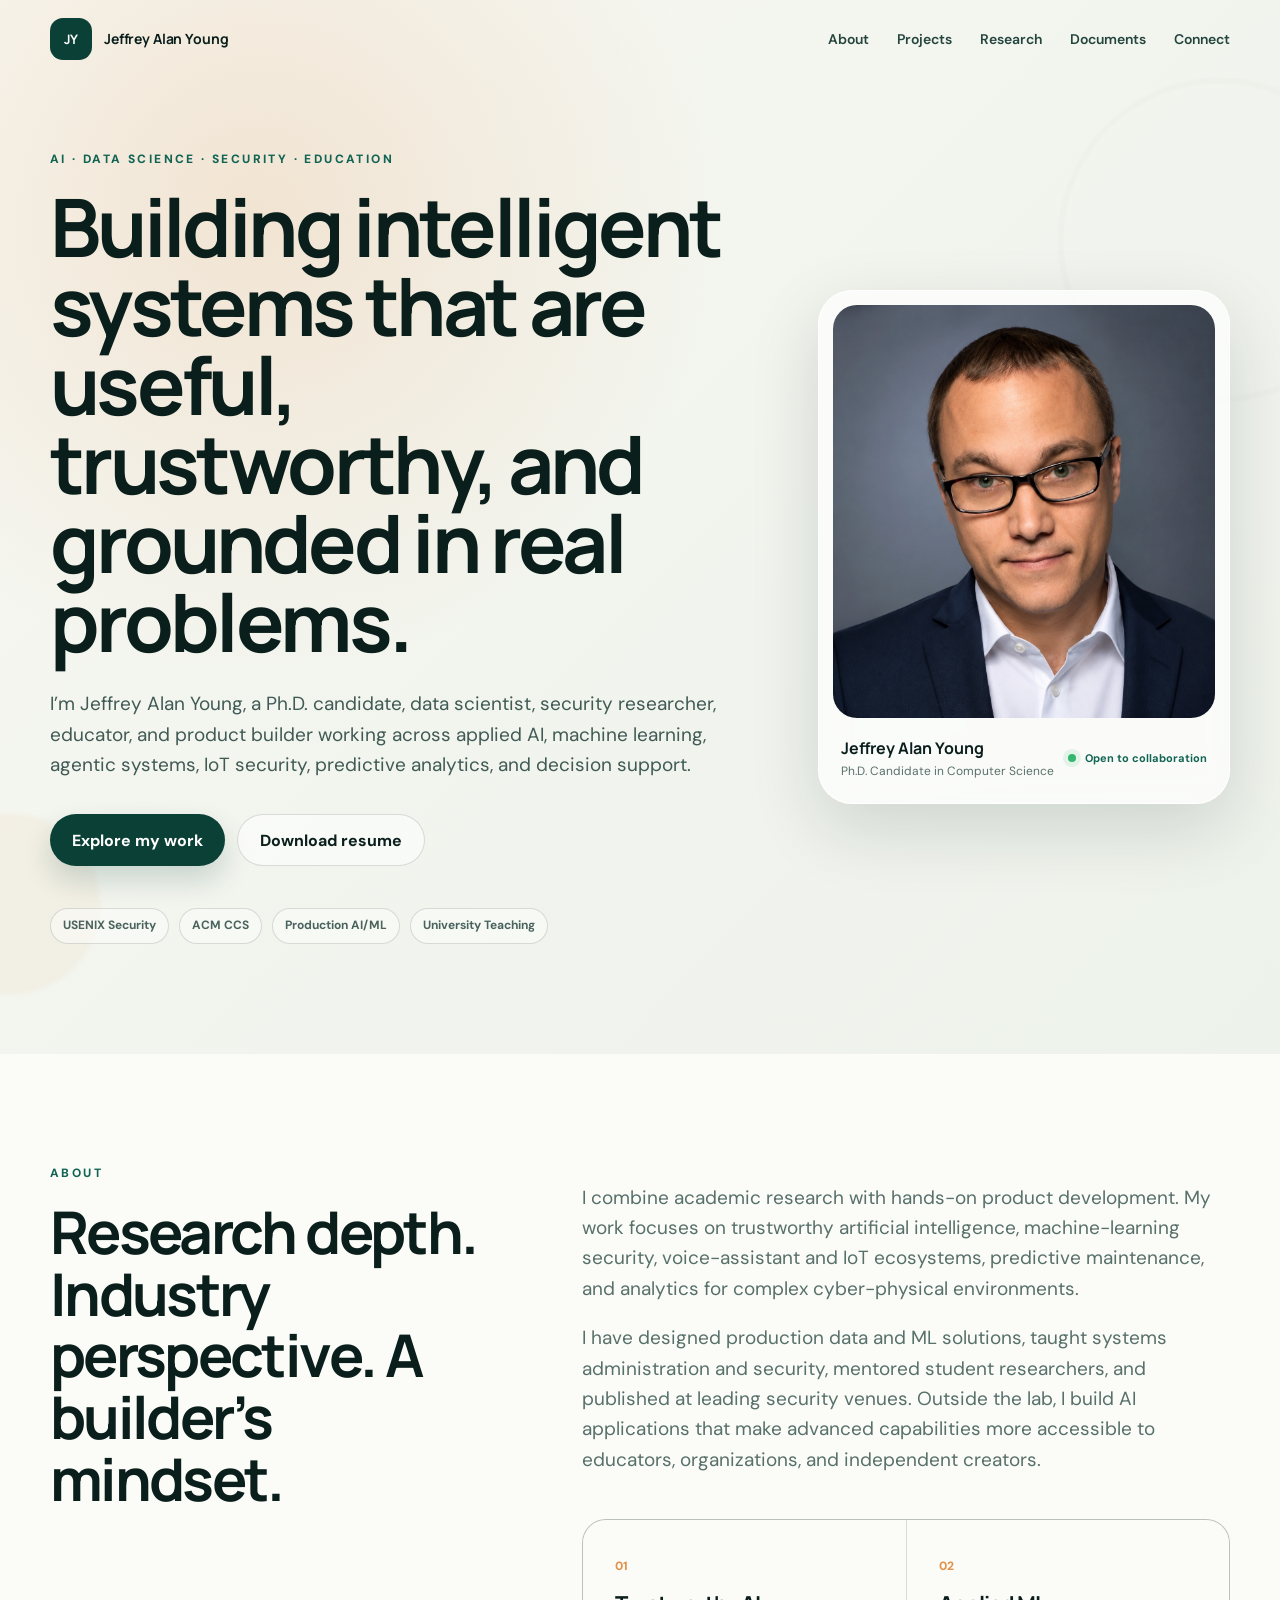
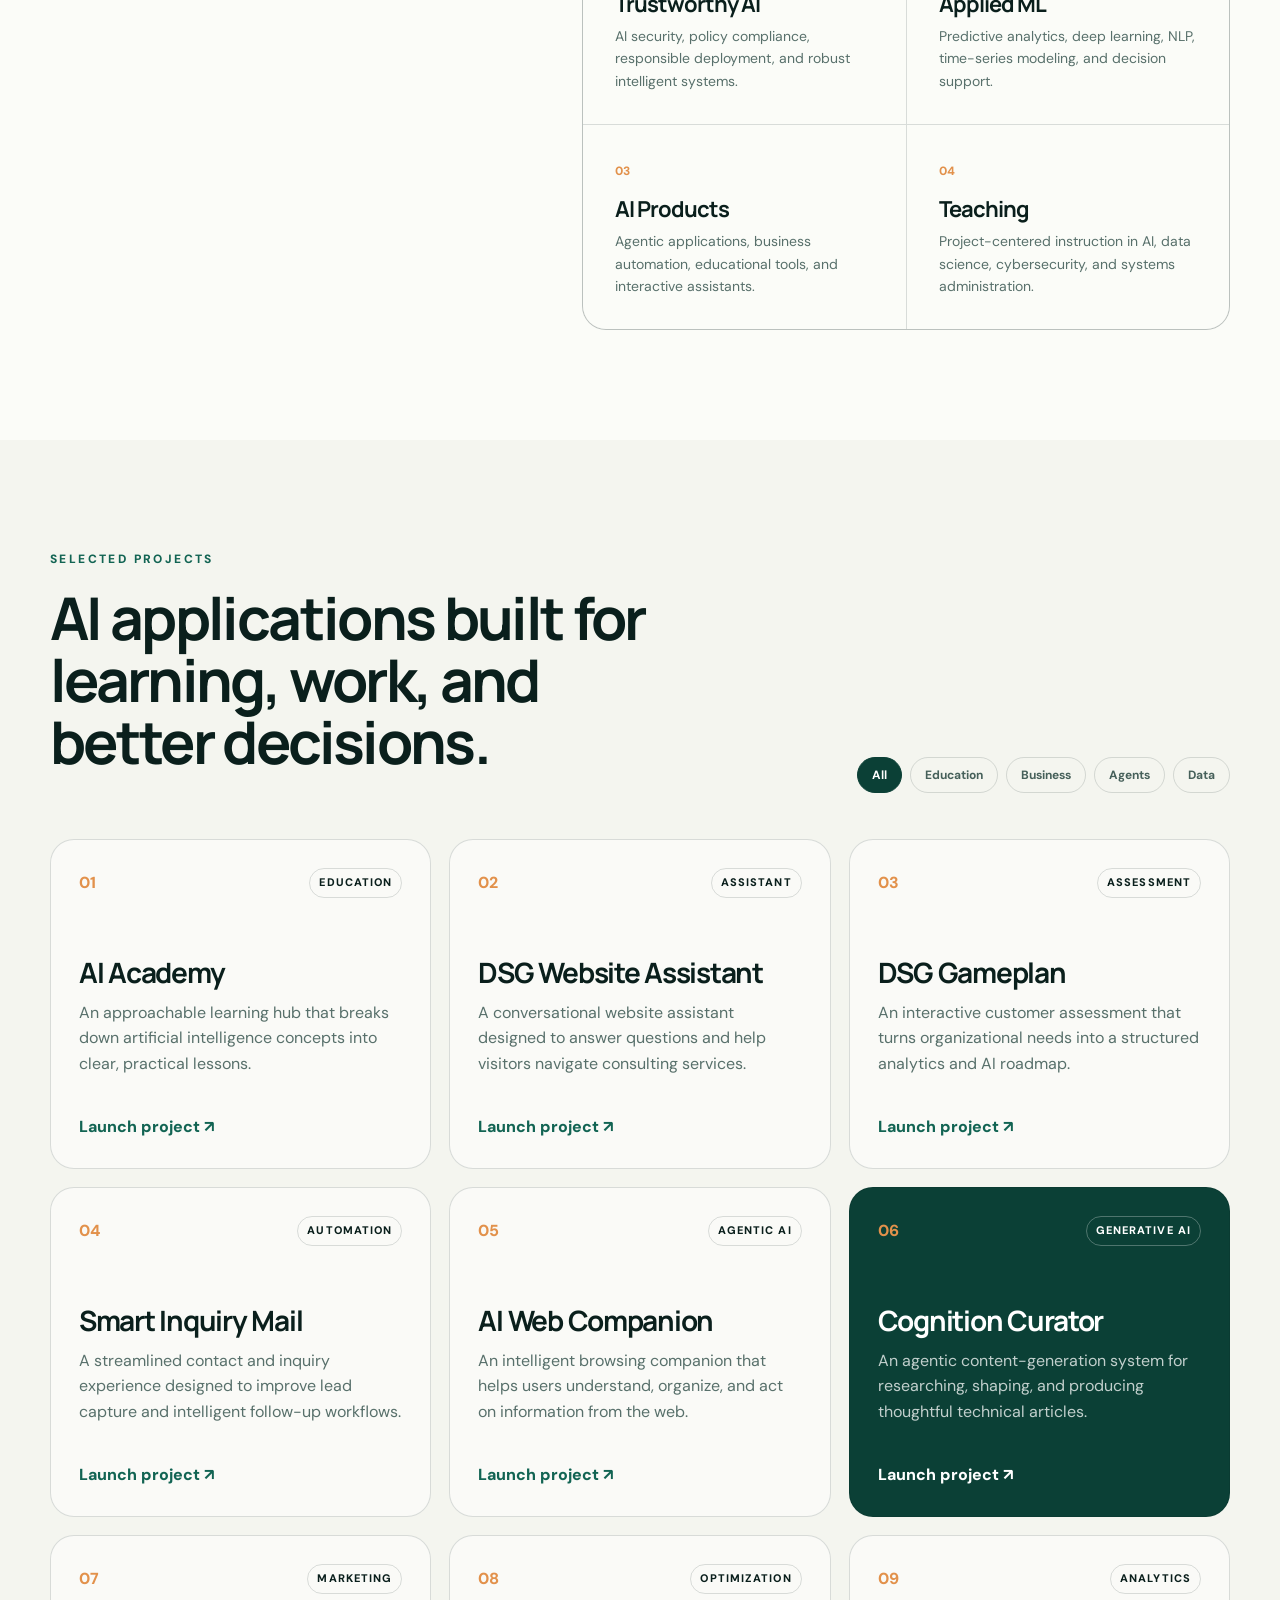
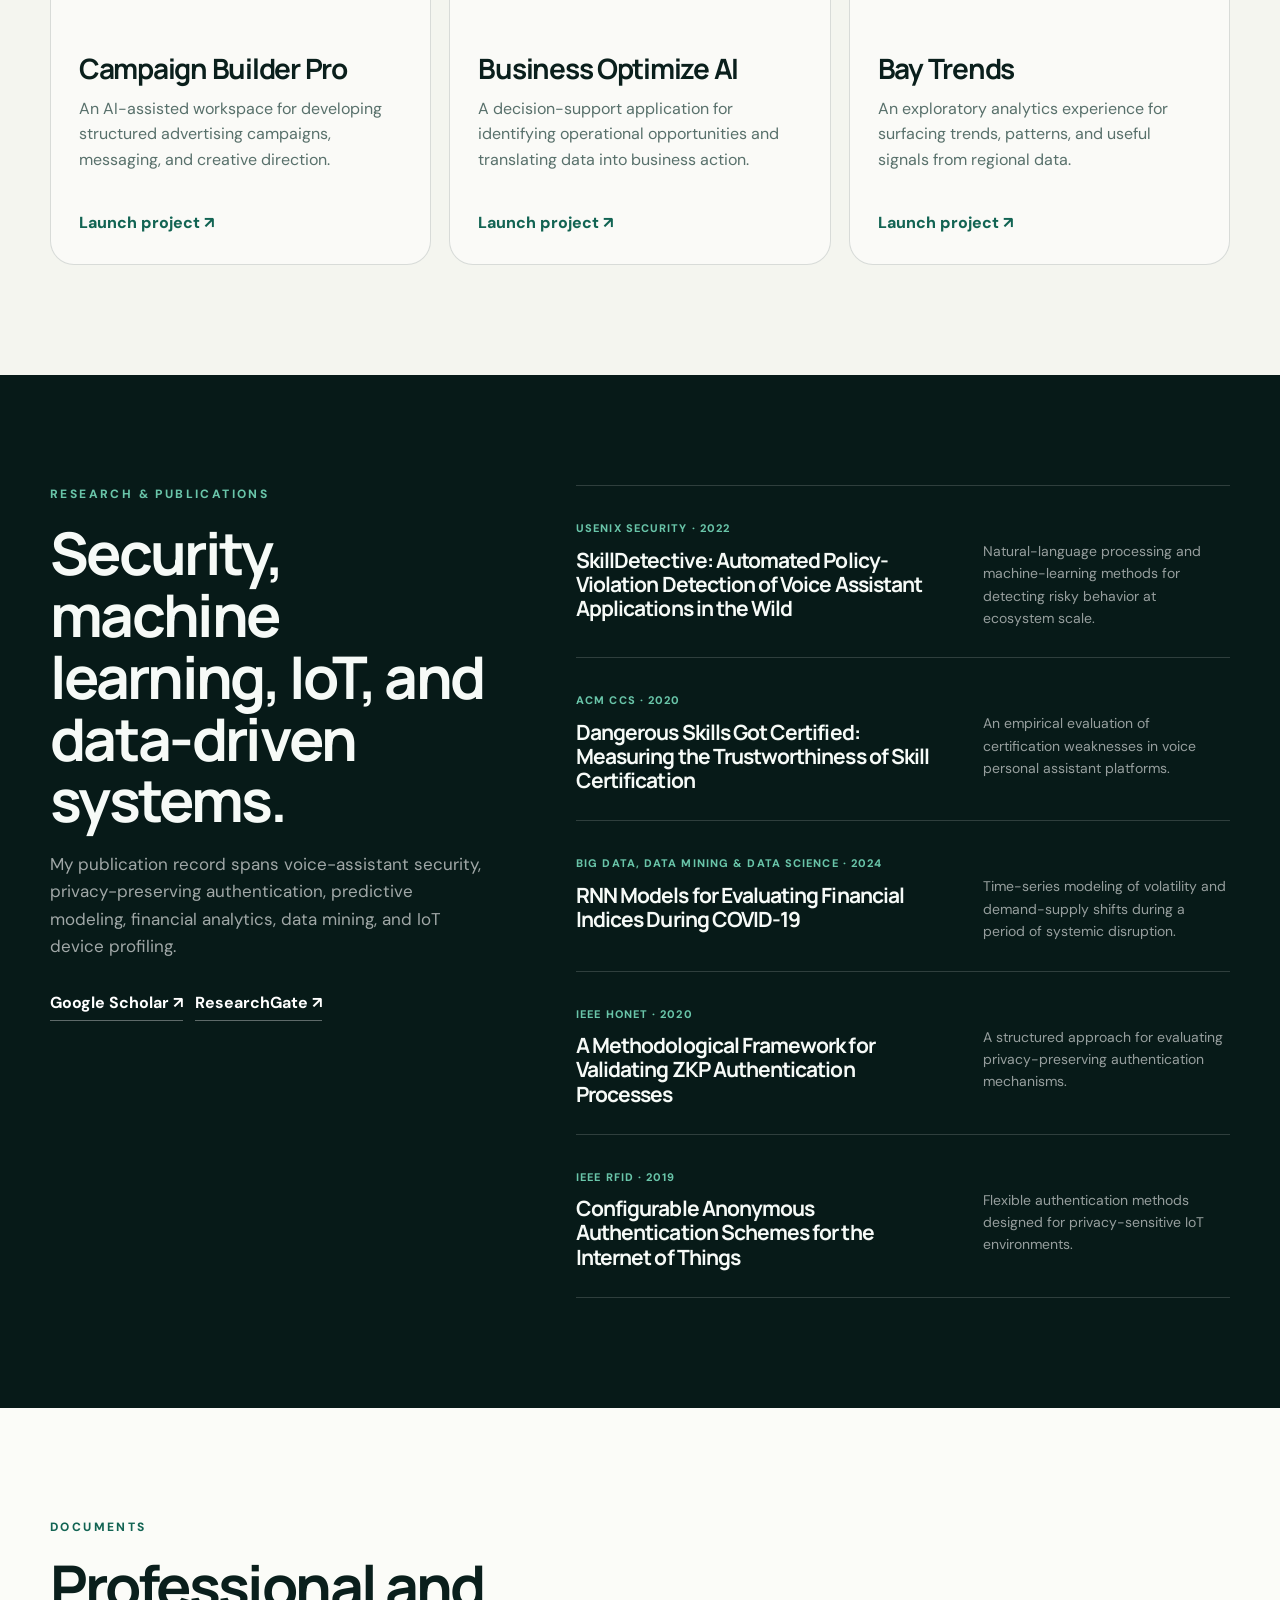
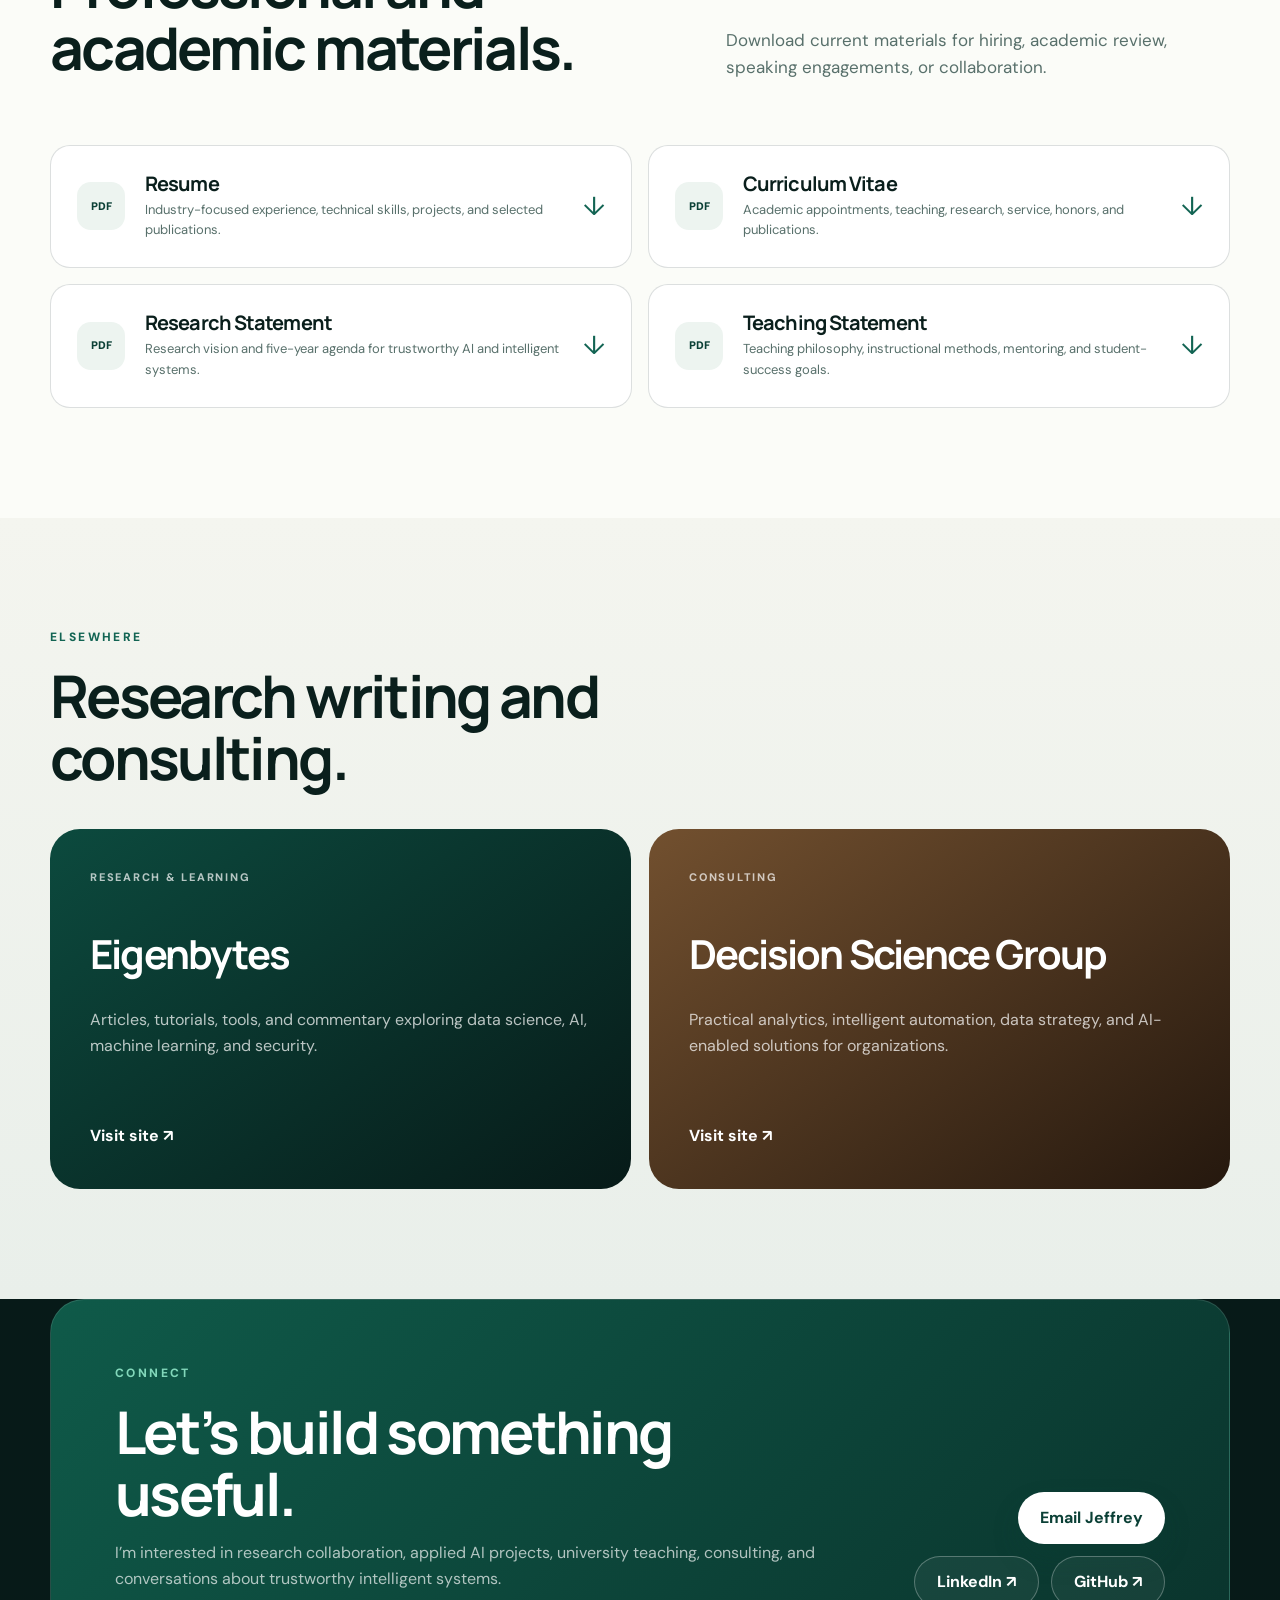
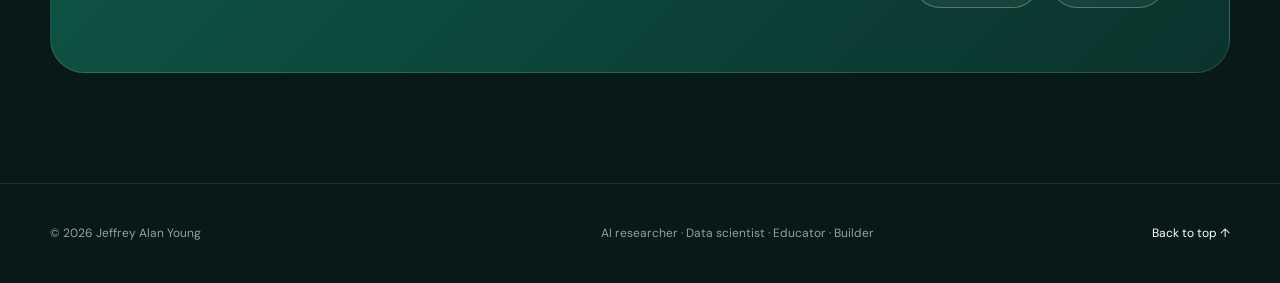
==== index.html @ 9c6f9735 "Add files via upload uploaded site files." ====
<!doctype html>
<html lang="en">
<head>
  <meta charset="utf-8">
  <meta name="viewport" content="width=device-width, initial-scale=1">
  <meta name="description" content="Jeffrey Alan Young — AI researcher, data scientist, educator, and builder of practical intelligent systems.">
  <meta name="theme-color" content="#071a18">
  <title>Jeffrey Alan Young | AI Researcher & Data Scientist</title>
  <link rel="preconnect" href="https://fonts.googleapis.com">
  <link rel="preconnect" href="https://fonts.gstatic.com" crossorigin>
  <link href="https://fonts.googleapis.com/css2?family=DM+Sans:wght@400;500;600;700&family=Manrope:wght@500;600;700;800&display=swap" rel="stylesheet">
  <link rel="stylesheet" href="styles.css">
</head>
<body>
  <a class="skip-link" href="#main">Skip to content</a>

  <header class="site-header" id="top">
    <div class="container nav-wrap">
      <a class="brand" href="#top" aria-label="Jeffrey Young home">
        <span class="brand-mark">JY</span>
        <span>Jeffrey Alan Young</span>
      </a>
      <button class="menu-toggle" aria-expanded="false" aria-controls="site-nav">Menu</button>
      <nav id="site-nav" class="site-nav" aria-label="Primary navigation">
        <a href="#about">About</a>
        <a href="#projects">Projects</a>
        <a href="#research">Research</a>
        <a href="#documents">Documents</a>
        <a href="#connect">Connect</a>
      </nav>
    </div>
  </header>

  <main id="main">
    <section class="hero section">
      <div class="hero-orb orb-one"></div>
      <div class="hero-orb orb-two"></div>
      <div class="container hero-grid">
        <div class="hero-copy reveal">
          <p class="eyebrow">AI · Data Science · Security · Education</p>
          <h1>Building intelligent systems that are useful, trustworthy, and grounded in real problems.</h1>
          <p class="hero-lede">I’m Jeffrey Alan Young, a Ph.D. candidate, data scientist, security researcher, educator, and product builder working across applied AI, machine learning, agentic systems, IoT security, predictive analytics, and decision support.</p>
          <div class="hero-actions">
            <a class="button primary" href="#projects">Explore my work</a>
            <a class="button secondary" href="documents/Jeffrey_Young_Resume.pdf" download>Download resume</a>
          </div>
          <div class="hero-meta" aria-label="Highlights">
            <span>USENIX Security</span>
            <span>ACM CCS</span>
            <span>Production AI/ML</span>
            <span>University Teaching</span>
          </div>
        </div>

        <div class="portrait-card reveal">
          <div class="portrait-frame">
            <img src="assets/headshot.jpeg" alt="Professional headshot of Jeffrey Alan Young" width="900" height="900">
          </div>
          <div class="portrait-caption">
            <div>
              <strong>Jeffrey Alan Young</strong>
              <span>Ph.D. Candidate in Computer Science</span>
            </div>
            <span class="status"><i></i> Open to collaboration</span>
          </div>
        </div>
      </div>
    </section>

    <section id="about" class="section section-light">
      <div class="container about-grid">
        <div class="section-heading reveal">
          <p class="eyebrow">About</p>
          <h2>Research depth. Industry perspective. A builder’s mindset.</h2>
        </div>
        <div class="about-copy reveal">
          <p>I combine academic research with hands-on product development. My work focuses on trustworthy artificial intelligence, machine-learning security, voice-assistant and IoT ecosystems, predictive maintenance, and analytics for complex cyber-physical environments.</p>
          <p>I have designed production data and ML solutions, taught systems administration and security, mentored student researchers, and published at leading security venues. Outside the lab, I build AI applications that make advanced capabilities more accessible to educators, organizations, and independent creators.</p>
          <div class="expertise-grid">
            <article><span>01</span><h3>Trustworthy AI</h3><p>AI security, policy compliance, responsible deployment, and robust intelligent systems.</p></article>
            <article><span>02</span><h3>Applied ML</h3><p>Predictive analytics, deep learning, NLP, time-series modeling, and decision support.</p></article>
            <article><span>03</span><h3>AI Products</h3><p>Agentic applications, business automation, educational tools, and interactive assistants.</p></article>
            <article><span>04</span><h3>Teaching</h3><p>Project-centered instruction in AI, data science, cybersecurity, and systems administration.</p></article>
          </div>
        </div>
      </div>
    </section>

    <section id="projects" class="section">
      <div class="container">
        <div class="section-heading split reveal">
          <div>
            <p class="eyebrow">Selected Projects</p>
            <h2>AI applications built for learning, work, and better decisions.</h2>
          </div>
          <div class="filters" role="group" aria-label="Project filters">
            <button class="filter active" data-filter="all">All</button>
            <button class="filter" data-filter="education">Education</button>
            <button class="filter" data-filter="business">Business</button>
            <button class="filter" data-filter="agents">Agents</button>
            <button class="filter" data-filter="data">Data</button>
          </div>
        </div>

        <div class="project-grid">
          <article class="project-card reveal" data-category="education agents">
            <div class="project-top"><span class="project-index">01</span><span class="tag">Education</span></div>
            <h3>AI Academy</h3>
            <p>An approachable learning hub that breaks down artificial intelligence concepts into clear, practical lessons.</p>
            <a href="https://ai-edu-hub.replit.app/" target="_blank" rel="noopener">Launch project <span>↗</span></a>
          </article>

          <article class="project-card reveal" data-category="agents business">
            <div class="project-top"><span class="project-index">02</span><span class="tag">Assistant</span></div>
            <h3>DSG Website Assistant</h3>
            <p>A conversational website assistant designed to answer questions and help visitors navigate consulting services.</p>
            <a href="https://website-assistant-jaydataiot.replit.app/" target="_blank" rel="noopener">Launch project <span>↗</span></a>
          </article>

          <article class="project-card reveal" data-category="business data">
            <div class="project-top"><span class="project-index">03</span><span class="tag">Assessment</span></div>
            <h3>DSG Gameplan</h3>
            <p>An interactive customer assessment that turns organizational needs into a structured analytics and AI roadmap.</p>
            <a href="https://dsg-gameplan.replit.app/" target="_blank" rel="noopener">Launch project <span>↗</span></a>
          </article>

          <article class="project-card reveal" data-category="business agents">
            <div class="project-top"><span class="project-index">04</span><span class="tag">Automation</span></div>
            <h3>Smart Inquiry Mail</h3>
            <p>A streamlined contact and inquiry experience designed to improve lead capture and intelligent follow-up workflows.</p>
            <a href="https://smart-inquiry-mail.replit.app/" target="_blank" rel="noopener">Launch project <span>↗</span></a>
          </article>

          <article class="project-card reveal" data-category="agents business">
            <div class="project-top"><span class="project-index">05</span><span class="tag">Agentic AI</span></div>
            <h3>AI Web Companion</h3>
            <p>An intelligent browsing companion that helps users understand, organize, and act on information from the web.</p>
            <a href="https://ai-web-companion-jaydataiot.replit.app/" target="_blank" rel="noopener">Launch project <span>↗</span></a>
          </article>

          <article class="project-card reveal featured" data-category="agents education">
            <div class="project-top"><span class="project-index">06</span><span class="tag">Generative AI</span></div>
            <h3>Cognition Curator</h3>
            <p>An agentic content-generation system for researching, shaping, and producing thoughtful technical articles.</p>
            <a href="https://cognition-curator--jaydataiot.replit.app/" target="_blank" rel="noopener">Launch project <span>↗</span></a>
          </article>

          <article class="project-card reveal" data-category="business agents">
            <div class="project-top"><span class="project-index">07</span><span class="tag">Marketing</span></div>
            <h3>Campaign Builder Pro</h3>
            <p>An AI-assisted workspace for developing structured advertising campaigns, messaging, and creative direction.</p>
            <a href="https://ad-campaigner-jaydataiot.replit.app" target="_blank" rel="noopener">Launch project <span>↗</span></a>
          </article>

          <article class="project-card reveal" data-category="business data agents">
            <div class="project-top"><span class="project-index">08</span><span class="tag">Optimization</span></div>
            <h3>Business Optimize AI</h3>
            <p>A decision-support application for identifying operational opportunities and translating data into business action.</p>
            <a href="https://biz-optimize-ai.replit.app" target="_blank" rel="noopener">Launch project <span>↗</span></a>
          </article>

          <article class="project-card reveal" data-category="data">
            <div class="project-top"><span class="project-index">09</span><span class="tag">Analytics</span></div>
            <h3>Bay Trends</h3>
            <p>An exploratory analytics experience for surfacing trends, patterns, and useful signals from regional data.</p>
            <a href="https://bay-trends.replit.app" target="_blank" rel="noopener">Launch project <span>↗</span></a>
          </article>
        </div>
      </div>
    </section>

    <section id="research" class="section section-dark">
      <div class="container research-grid">
        <div class="section-heading reveal">
          <p class="eyebrow">Research & Publications</p>
          <h2>Security, machine learning, IoT, and data-driven systems.</h2>
          <p class="heading-note">My publication record spans voice-assistant security, privacy-preserving authentication, predictive modeling, financial analytics, data mining, and IoT device profiling.</p>
          <div class="profile-links">
            <a href="https://scholar.google.com/citations?hl=en&view_op=list_works&gmla=AO4B3jt6uLNSh97nTTvG1gGSzQtFTlJmXan3G72TCnGzR0cVwLFM_oNKmsbh50_MpPMNhVTounmlmN1o-VeF7A&user=r0r-MVAAAAAJ" target="_blank" rel="noopener">Google Scholar ↗</a>
            <a href="https://www.researchgate.net/profile/Jeffrey-Young-6?ev=hdr_xprf" target="_blank" rel="noopener">ResearchGate ↗</a>
          </div>
        </div>

        <div class="publication-list reveal">
          <article class="publication">
            <div><span>USENIX Security · 2022</span><h3>SkillDetective: Automated Policy-Violation Detection of Voice Assistant Applications in the Wild</h3></div>
            <p>Natural-language processing and machine-learning methods for detecting risky behavior at ecosystem scale.</p>
          </article>
          <article class="publication">
            <div><span>ACM CCS · 2020</span><h3>Dangerous Skills Got Certified: Measuring the Trustworthiness of Skill Certification</h3></div>
            <p>An empirical evaluation of certification weaknesses in voice personal assistant platforms.</p>
          </article>
          <article class="publication">
            <div><span>Big Data, Data Mining & Data Science · 2024</span><h3>RNN Models for Evaluating Financial Indices During COVID-19</h3></div>
            <p>Time-series modeling of volatility and demand-supply shifts during a period of systemic disruption.</p>
          </article>
          <article class="publication">
            <div><span>IEEE HONET · 2020</span><h3>A Methodological Framework for Validating ZKP Authentication Processes</h3></div>
            <p>A structured approach for evaluating privacy-preserving authentication mechanisms.</p>
          </article>
          <article class="publication">
            <div><span>IEEE RFID · 2019</span><h3>Configurable Anonymous Authentication Schemes for the Internet of Things</h3></div>
            <p>Flexible authentication methods designed for privacy-sensitive IoT environments.</p>
          </article>
        </div>
      </div>
    </section>

    <section id="documents" class="section section-light">
      <div class="container">
        <div class="section-heading split reveal">
          <div>
            <p class="eyebrow">Documents</p>
            <h2>Professional and academic materials.</h2>
          </div>
          <p class="heading-note">Download current materials for hiring, academic review, speaking engagements, or collaboration.</p>
        </div>
        <div class="document-grid">
          <a class="document-card reveal" href="documents/Jeffrey_Young_Resume.pdf" download>
            <span class="doc-type">PDF</span><div><h3>Resume</h3><p>Industry-focused experience, technical skills, projects, and selected publications.</p></div><span class="download">↓</span>
          </a>
          <a class="document-card reveal" href="documents/Jeffrey_Young_CV.pdf" download>
            <span class="doc-type">PDF</span><div><h3>Curriculum Vitae</h3><p>Academic appointments, teaching, research, service, honors, and publications.</p></div><span class="download">↓</span>
          </a>
          <a class="document-card reveal" href="documents/Jeffrey_Young_Research_Statement.pdf" download>
            <span class="doc-type">PDF</span><div><h3>Research Statement</h3><p>Research vision and five-year agenda for trustworthy AI and intelligent systems.</p></div><span class="download">↓</span>
          </a>
          <a class="document-card reveal" href="documents/Jeffrey_Young_Teaching_Statement.pdf" download>
            <span class="doc-type">PDF</span><div><h3>Teaching Statement</h3><p>Teaching philosophy, instructional methods, mentoring, and student-success goals.</p></div><span class="download">↓</span>
          </a>
        </div>
      </div>
    </section>

    <section class="section ecosystem">
      <div class="container">
        <div class="section-heading reveal">
          <p class="eyebrow">Elsewhere</p>
          <h2>Research writing and consulting.</h2>
        </div>
        <div class="ecosystem-grid">
          <a class="ecosystem-card reveal" href="https://www.eigenbytes.blog" target="_blank" rel="noopener">
            <span>Research & Learning</span><h3>Eigenbytes</h3><p>Articles, tutorials, tools, and commentary exploring data science, AI, machine learning, and security.</p><b>Visit site ↗</b>
          </a>
          <a class="ecosystem-card reveal" href="https://www.decisionsciencegroup.com/" target="_blank" rel="noopener">
            <span>Consulting</span><h3>Decision Science Group</h3><p>Practical analytics, intelligent automation, data strategy, and AI-enabled solutions for organizations.</p><b>Visit site ↗</b>
          </a>
        </div>
      </div>
    </section>

    <section id="connect" class="section connect-section">
      <div class="container connect-card reveal">
        <div>
          <p class="eyebrow">Connect</p>
          <h2>Let’s build something useful.</h2>
          <p>I’m interested in research collaboration, applied AI projects, university teaching, consulting, and conversations about trustworthy intelligent systems.</p>
        </div>
        <div class="connect-actions">
          <a class="button primary" href="mailto:jay.data.iot@gmail.com">Email Jeffrey</a>
          <a class="button secondary light" href="https://www.linkedin.com/in/saiot/" target="_blank" rel="noopener">LinkedIn ↗</a>
          <a class="button secondary light" href="https://github.com/jaydataiot" target="_blank" rel="noopener">GitHub ↗</a>
        </div>
      </div>
    </section>
  </main>

  <footer class="site-footer">
    <div class="container footer-grid">
      <p>© <span id="year"></span> Jeffrey Alan Young</p>
      <p>AI researcher · Data scientist · Educator · Builder</p>
      <a href="#top">Back to top ↑</a>
    </div>
  </footer>

  <script src="script.js"></script>
</body>
</html>
---- styles.css ----
:root {
  --ink: #0a1f1c;
  --muted: #58706b;
  --paper: #f4f5ef;
  --white: #fff;
  --evergreen: #0b4036;
  --evergreen-2: #126453;
  --ember: #e2914b;
  --line: rgba(10,31,28,.14);
  --shadow: 0 24px 70px rgba(4, 31, 26, .14);
  --radius: 24px;
}

* { box-sizing: border-box; }
html { scroll-behavior: smooth; }
body {
  margin: 0;
  color: var(--ink);
  background: var(--paper);
  font-family: "DM Sans", sans-serif;
  line-height: 1.6;
  -webkit-font-smoothing: antialiased;
}
img { max-width: 100%; display: block; }
a { color: inherit; }
button, a { -webkit-tap-highlight-color: transparent; }
.container { width: min(1180px, calc(100% - 40px)); margin-inline: auto; }
.section { padding: 110px 0; position: relative; overflow: hidden; }
.section-light { background: #fbfcf8; }
.section-dark { background: #071a18; color: #f6faf7; }
.skip-link { position: fixed; left: 16px; top: -100px; z-index: 999; background: white; padding: 10px 14px; border-radius: 8px; }
.skip-link:focus { top: 16px; }

.site-header { position: fixed; top: 0; inset-inline: 0; z-index: 50; padding: 18px 0; transition: .25s ease; }
.site-header.scrolled { background: rgba(244,245,239,.88); backdrop-filter: blur(18px); border-bottom: 1px solid var(--line); padding: 10px 0; }
.nav-wrap { display: flex; align-items: center; justify-content: space-between; }
.brand { display: inline-flex; align-items: center; gap: 12px; font: 700 14px/1 "Manrope"; text-decoration: none; letter-spacing: -.01em; }
.brand-mark { width: 42px; height: 42px; border-radius: 13px; display: grid; place-items: center; color: white; background: var(--evergreen); font-size: 13px; }
.site-nav { display: flex; align-items: center; gap: 28px; }
.site-nav a { text-decoration: none; font-weight: 600; font-size: 14px; color: #24443e; }
.site-nav a:hover { color: var(--evergreen-2); }
.menu-toggle { display:none; border:0; background:transparent; font:700 14px "DM Sans"; }

.hero { min-height: 100vh; display: grid; align-items: center; padding-top: 150px; background: radial-gradient(circle at 20% 20%, rgba(226,145,75,.18), transparent 35%), linear-gradient(135deg, #f7f7f1 0%, #edf2eb 100%); }
.hero-grid { display: grid; grid-template-columns: 1.25fr .75fr; gap: 80px; align-items: center; }
.hero-copy { position: relative; z-index: 2; }
.eyebrow { margin: 0 0 18px; text-transform: uppercase; letter-spacing: .2em; font-size: 12px; font-weight: 800; color: var(--evergreen-2); }
h1, h2, h3 { font-family: "Manrope", sans-serif; letter-spacing: -.045em; margin-top: 0; }
h1 { font-size: clamp(48px, 6.3vw, 86px); line-height: .98; margin-bottom: 28px; max-width: 940px; }
h2 { font-size: clamp(38px, 4.6vw, 62px); line-height: 1.05; margin-bottom: 20px; }
h3 { line-height: 1.15; }
.hero-lede { font-size: 19px; color: #405a55; max-width: 760px; margin: 0 0 34px; }
.hero-actions, .connect-actions { display: flex; flex-wrap: wrap; gap: 12px; }
.button { display: inline-flex; align-items: center; justify-content: center; min-height: 52px; padding: 0 22px; border-radius: 999px; text-decoration: none; font-weight: 700; transition: .2s ease; }
.button.primary { color: white; background: var(--evergreen); box-shadow: 0 14px 28px rgba(11,64,54,.18); }
.button.primary:hover { transform: translateY(-2px); background: var(--evergreen-2); }
.button.secondary { border: 1px solid var(--line); background: rgba(255,255,255,.55); }
.button.secondary:hover { transform: translateY(-2px); background: white; }
.button.secondary.light { color:white; border-color: rgba(255,255,255,.28); background: rgba(255,255,255,.05); }
.hero-meta { display: flex; flex-wrap: wrap; gap: 10px; margin-top: 42px; }
.hero-meta span { padding: 7px 12px; border: 1px solid var(--line); border-radius: 999px; color: #4b635e; font-size: 12px; font-weight: 700; background: rgba(255,255,255,.42); }
.portrait-card { position: relative; z-index: 2; padding: 14px; background: rgba(255,255,255,.68); border: 1px solid rgba(255,255,255,.85); box-shadow: var(--shadow); border-radius: 34px; backdrop-filter: blur(14px); transform: rotate(1.5deg); }
.portrait-frame { overflow: hidden; border-radius: 24px; aspect-ratio: 1/1.08; background: #dfe5e2; }
.portrait-frame img { width:100%; height:100%; object-fit:cover; }
.portrait-caption { display:flex; justify-content:space-between; align-items:center; padding:18px 8px 8px; gap: 14px; }
.portrait-caption strong, .portrait-caption span { display:block; }
.portrait-caption strong { font-family:"Manrope"; }
.portrait-caption div span { color: var(--muted); font-size: 12px; }
.status { font-size: 11px; color: var(--evergreen-2); font-weight: 700; white-space: nowrap; }
.status i { display:inline-block; width:8px; height:8px; background:#35b66f; border-radius:50%; margin-right:6px; box-shadow: 0 0 0 5px rgba(53,182,111,.12); }
.hero-orb { position:absolute; border-radius:50%; filter: blur(2px); opacity:.6; }
.orb-one { width: 320px; height: 320px; right: -100px; top: 80px; border: 1px solid rgba(11,64,54,.18); }
.orb-two { width: 180px; height: 180px; left: -80px; bottom: 60px; background: rgba(226,145,75,.1); }

.about-grid { display:grid; grid-template-columns: .8fr 1.2fr; gap:100px; }
.section-heading { max-width: 760px; }
.section-heading.split { max-width:none; display:flex; justify-content:space-between; align-items:flex-end; gap:40px; margin-bottom:46px; }
.section-heading.split > * { max-width: 650px; }
.about-copy > p { font-size: 19px; color: var(--muted); }
.expertise-grid { display:grid; grid-template-columns:1fr 1fr; gap:1px; margin-top:44px; background:var(--line); border:1px solid var(--line); border-radius:var(--radius); overflow:hidden; }
.expertise-grid article { background:#fbfcf8; padding:32px; }
.expertise-grid span { font-size:12px; font-weight:800; color:var(--ember); }
.expertise-grid h3 { font-size:22px; margin:14px 0 8px; }
.expertise-grid p { margin:0; color:var(--muted); font-size:14px; }

.filters { display:flex; flex-wrap:wrap; gap:8px; justify-content:flex-end; }
.filter { border:1px solid var(--line); background:transparent; border-radius:999px; padding:9px 14px; font:700 12px "DM Sans"; cursor:pointer; color:#46605a; }
.filter.active, .filter:hover { background:var(--evergreen); color:white; border-color:var(--evergreen); }
.project-grid { display:grid; grid-template-columns:repeat(3,1fr); gap:18px; }
.project-card { min-height: 330px; padding:28px; border-radius:var(--radius); border:1px solid var(--line); background:rgba(255,255,255,.52); display:flex; flex-direction:column; transition:.25s ease; }
.project-card:hover { transform:translateY(-7px); box-shadow:var(--shadow); background:white; }
.project-card.featured { background:var(--evergreen); color:white; }
.project-card.hidden { display:none; }
.project-top { display:flex; justify-content:space-between; align-items:center; margin-bottom:58px; }
.project-index { font-weight:800; color:var(--ember); }
.tag { font-size:11px; font-weight:800; text-transform:uppercase; letter-spacing:.1em; border:1px solid var(--line); border-radius:999px; padding:5px 9px; }
.featured .tag { border-color:rgba(255,255,255,.28); }
.project-card h3 { font-size:28px; margin-bottom:12px; }
.project-card p { color:var(--muted); margin:0 0 28px; }
.project-card.featured p { color:rgba(255,255,255,.75); }
.project-card a { margin-top:auto; text-decoration:none; font-weight:800; color:var(--evergreen-2); }
.project-card.featured a { color:white; }
.project-card a span { transition:.2s ease; display:inline-block; }
.project-card a:hover span { transform:translate(3px,-3px); }

.research-grid { display:grid; grid-template-columns:.8fr 1.2fr; gap:90px; }
.section-dark .eyebrow { color:#69c5a9; }
.heading-note { color:var(--muted); font-size:17px; }
.section-dark .heading-note { color:rgba(255,255,255,.62); }
.profile-links { display:flex; flex-wrap:wrap; gap:12px; margin-top:30px; }
.profile-links a { color:white; text-decoration:none; border-bottom:1px solid rgba(255,255,255,.35); padding-bottom:4px; font-weight:700; }
.publication-list { border-top:1px solid rgba(255,255,255,.16); }
.publication { padding:28px 0; border-bottom:1px solid rgba(255,255,255,.16); display:grid; grid-template-columns:1.2fr .8fr; gap:36px; }
.publication span { color:#69c5a9; font-size:11px; letter-spacing:.1em; text-transform:uppercase; font-weight:800; }
.publication h3 { font-size:21px; margin:8px 0 0; }
.publication p { margin:26px 0 0; color:rgba(255,255,255,.58); font-size:14px; }

.document-grid { display:grid; grid-template-columns:1fr 1fr; gap:16px; }
.document-card { display:grid; grid-template-columns:auto 1fr auto; gap:20px; align-items:center; padding:26px; border:1px solid var(--line); border-radius:20px; text-decoration:none; background:white; transition:.2s ease; }
.document-card:hover { transform:translateY(-4px); box-shadow:0 18px 44px rgba(4,31,26,.09); }
.doc-type { display:grid; place-items:center; width:48px; height:48px; border-radius:14px; background:#edf4f0; color:var(--evergreen); font-size:11px; font-weight:900; }
.document-card h3 { margin:0 0 5px; font-size:20px; }
.document-card p { margin:0; color:var(--muted); font-size:13px; }
.download { font-size:26px; color:var(--evergreen-2); }

.ecosystem { background:linear-gradient(180deg,#f4f5ef,#e9efea); }
.ecosystem-grid { display:grid; grid-template-columns:1fr 1fr; gap:18px; margin-top:40px; }
.ecosystem-card { min-height:360px; padding:40px; border-radius:30px; text-decoration:none; color:white; display:flex; flex-direction:column; background:linear-gradient(145deg,#0c4a3e,#071a18); transition:.25s ease; }
.ecosystem-card:nth-child(2) { background:linear-gradient(145deg,#72502f,#25180e); }
.ecosystem-card:hover { transform:translateY(-6px); box-shadow:var(--shadow); }
.ecosystem-card > span { font-size:11px; letter-spacing:.16em; text-transform:uppercase; font-weight:800; opacity:.7; }
.ecosystem-card h3 { font-size:40px; margin:45px 0 14px; }
.ecosystem-card p { max-width:540px; color:rgba(255,255,255,.72); }
.ecosystem-card b { margin-top:auto; }

.connect-section { background:#071a18; color:white; padding-top:0; }
.connect-card { background:linear-gradient(135deg,#0f5a49,#0a332c); border:1px solid rgba(255,255,255,.12); border-radius:34px; padding:64px; display:flex; align-items:flex-end; justify-content:space-between; gap:50px; }
.connect-card > div:first-child { max-width:720px; }
.connect-card h2 { margin-bottom:14px; }
.connect-card p:not(.eyebrow) { color:rgba(255,255,255,.68); }
.connect-section .eyebrow { color:#82d7ba; }
.connect-actions { justify-content:flex-end; }
.connect-actions .primary { background:white; color:var(--evergreen); }

.site-footer { background:#071a18; color:rgba(255,255,255,.58); padding:28px 0; border-top:1px solid rgba(255,255,255,.1); font-size:12px; }
.footer-grid { display:grid; grid-template-columns:1fr 1fr auto; gap:20px; align-items:center; }
.site-footer a { color:white; text-decoration:none; }

.reveal { opacity:0; transform:translateY(20px); transition: opacity .65s ease, transform .65s ease; }
.reveal.visible { opacity:1; transform:none; }

@media (max-width: 980px) {
  .hero-grid, .about-grid, .research-grid { grid-template-columns:1fr; gap:55px; }
  .hero { min-height:auto; }
  .portrait-card { max-width:560px; }
  .project-grid { grid-template-columns:1fr 1fr; }
  .section-heading.split { align-items:flex-start; flex-direction:column; }
  .filters { justify-content:flex-start; }
  .publication { grid-template-columns:1fr; gap:0; }
  .publication p { margin-top:14px; }
  .connect-card { align-items:flex-start; flex-direction:column; }
}

@media (max-width: 720px) {
  .container { width:min(100% - 28px,1180px); }
  .section { padding:78px 0; }
  .site-header { padding:12px 0; }
  .menu-toggle { display:block; }
  .site-nav { position:absolute; top:66px; left:14px; right:14px; flex-direction:column; align-items:stretch; padding:14px; gap:4px; background:rgba(251,252,248,.96); border:1px solid var(--line); border-radius:18px; box-shadow:var(--shadow); opacity:0; transform:translateY(-12px); pointer-events:none; transition:.2s ease; }
  .site-nav.open { opacity:1; transform:none; pointer-events:auto; }
  .site-nav a { padding:12px; }
  .hero { padding-top:115px; }
  h1 { font-size:clamp(43px,13vw,62px); }
  h2 { font-size:38px; }
  .hero-meta { margin-top:30px; }
  .portrait-caption { align-items:flex-start; flex-direction:column; }
  .expertise-grid, .project-grid, .document-grid, .ecosystem-grid { grid-template-columns:1fr; }
  .project-card { min-height:280px; }
  .project-top { margin-bottom:38px; }
  .connect-card { padding:38px 24px; border-radius:24px; }
  .connect-actions { width:100%; }
  .connect-actions .button { width:100%; }
  .footer-grid { grid-template-columns:1fr; text-align:center; }
}

@media (prefers-reduced-motion: reduce) {
  html { scroll-behavior:auto; }
  *, *::before, *::after { animation-duration:.01ms !important; transition-duration:.01ms !important; }
  .reveal { opacity:1; transform:none; }
}
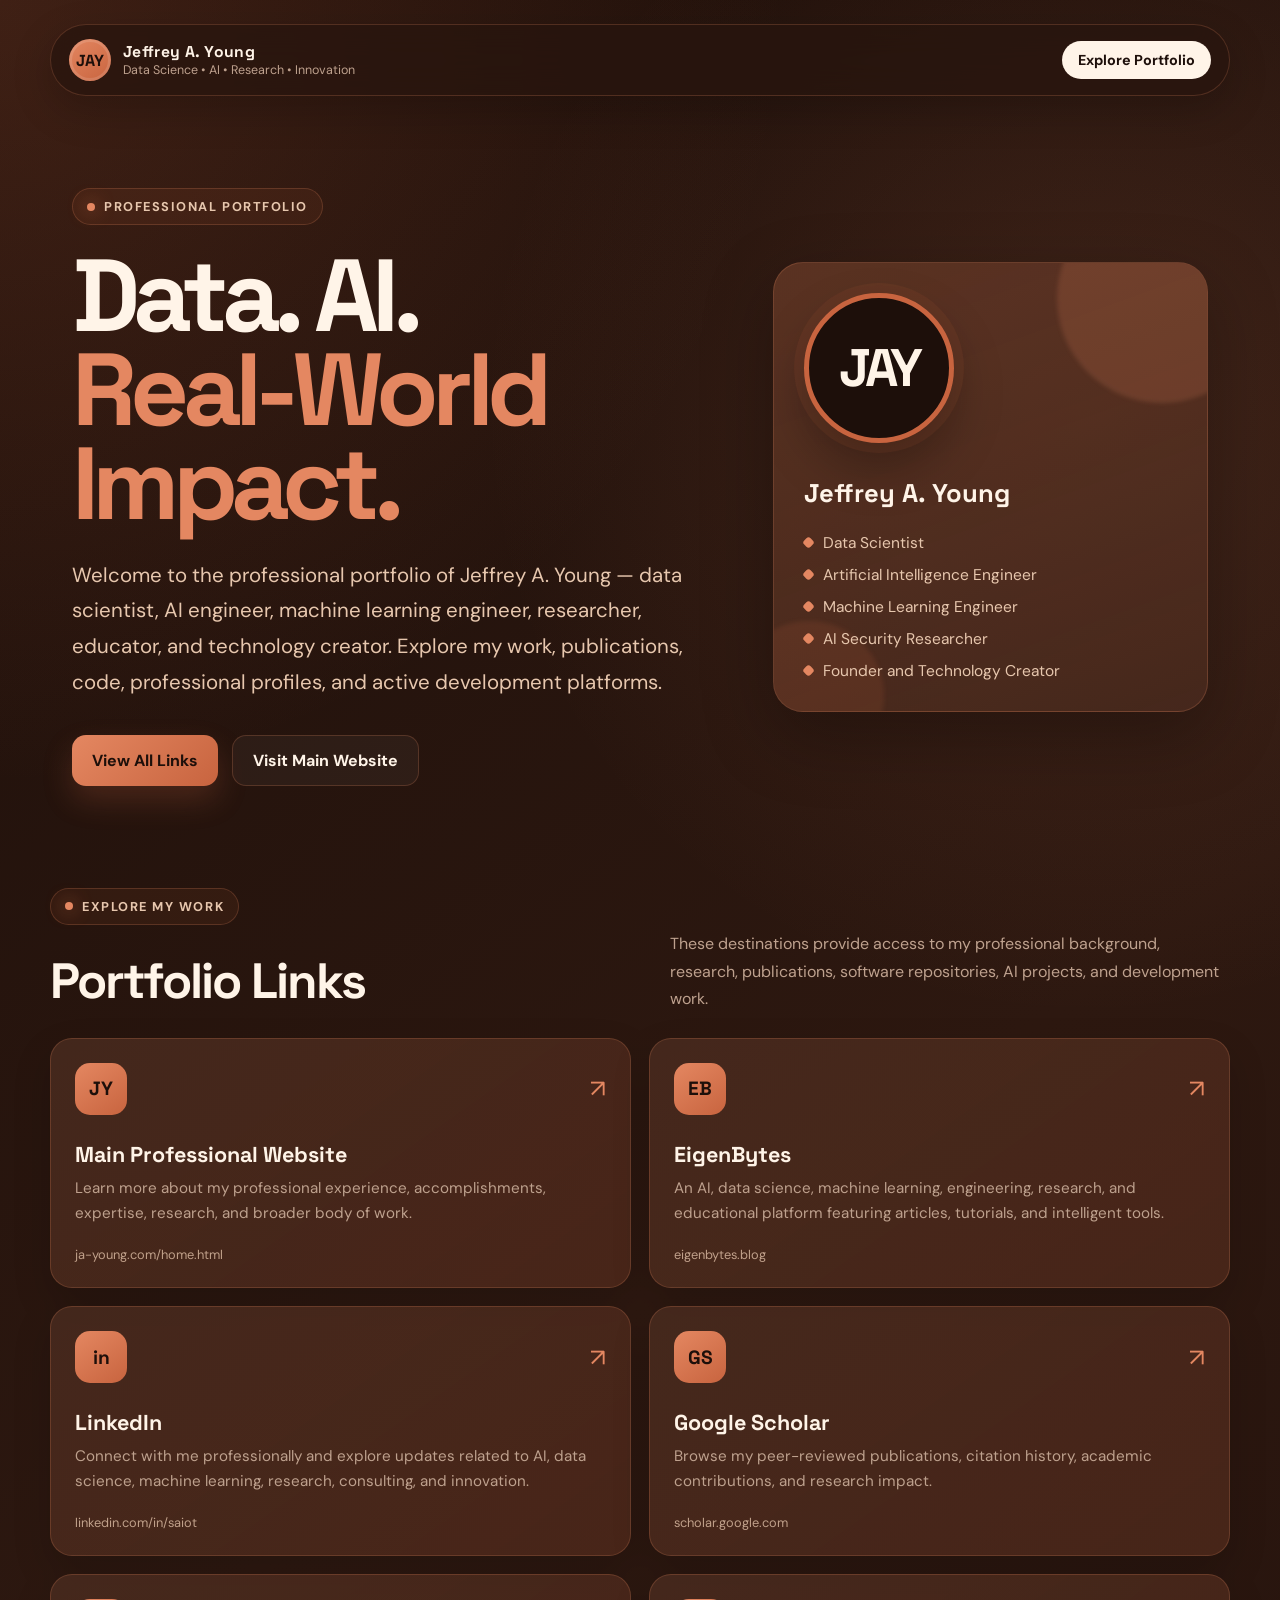
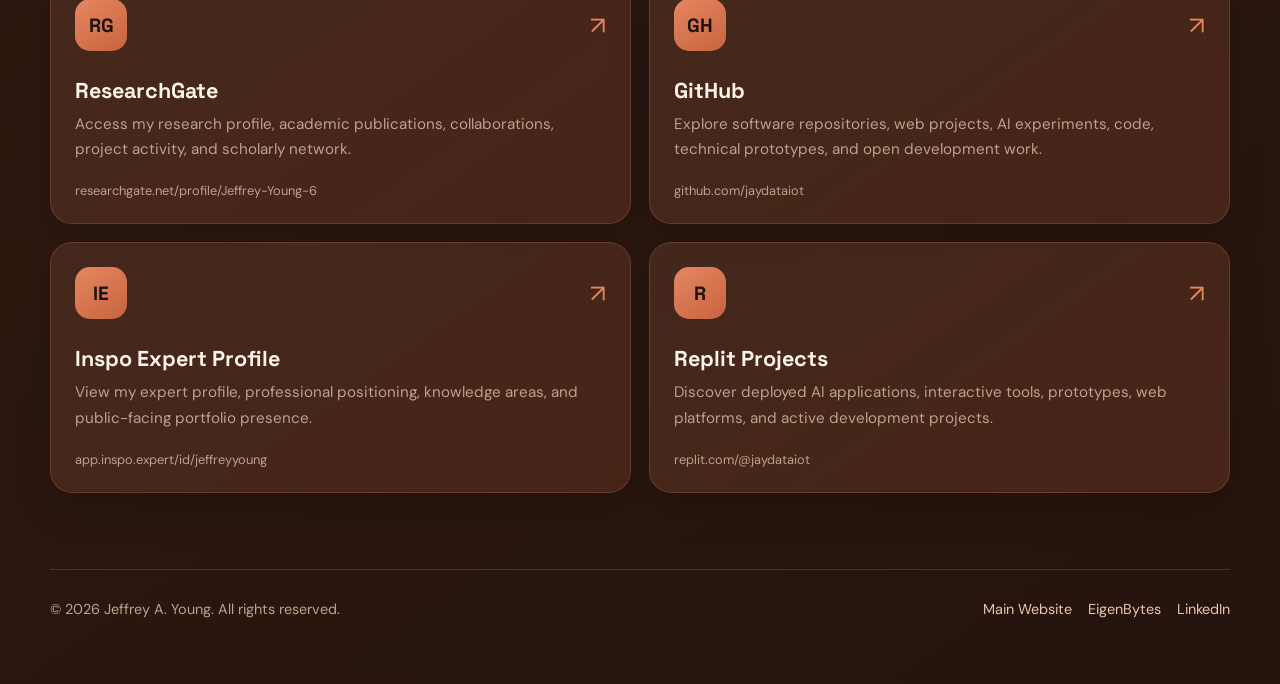
==== commit 35620859: "Add files via upload Added landing page that contains links to everything. The old index.html page i" ====
--- a/index.html
+++ b/index.html
@@ -1,278 +1,804 @@
-<!doctype html>
+<!DOCTYPE html>
 <html lang="en">
 <head>
-  <meta charset="utf-8">
-  <meta name="viewport" content="width=device-width, initial-scale=1">
-  <meta name="description" content="Jeffrey Alan Young — AI researcher, data scientist, educator, and builder of practical intelligent systems.">
-  <meta name="theme-color" content="#071a18">
-  <title>Jeffrey Alan Young | AI Researcher & Data Scientist</title>
-  <link rel="preconnect" href="https://fonts.googleapis.com">
-  <link rel="preconnect" href="https://fonts.gstatic.com" crossorigin>
-  <link href="https://fonts.googleapis.com/css2?family=DM+Sans:wght@400;500;600;700&family=Manrope:wght@500;600;700;800&display=swap" rel="stylesheet">
-  <link rel="stylesheet" href="styles.css">
+  <meta charset="UTF-8" />
+  <meta name="viewport" content="width=device-width, initial-scale=1.0" />
+
+  <title>Jeffrey A. Young | Portfolio</title>
+  <meta
+    name="description"
+    content="The professional portfolio of Jeffrey A. Young — Data Scientist, AI Engineer, Machine Learning Engineer, researcher, and creator."
+  />
+  <meta name="theme-color" content="#2f1a12" />
+
+  <link rel="preconnect" href="https://fonts.googleapis.com" />
+  <link rel="preconnect" href="https://fonts.gstatic.com" crossorigin />
+  <link
+    href="https://fonts.googleapis.com/css2?family=DM+Sans:wght@400;500;600;700&family=Space+Grotesk:wght@500;600;700&display=swap"
+    rel="stylesheet"
+  />
+
+  <style>
+    :root {
+      --brown-950: #1d0f0a;
+      --brown-900: #2d1810;
+      --brown-800: #422418;
+      --brown-700: #5a3121;
+      --terracotta: #c8643f;
+      --terracotta-light: #e48761;
+      --cream: #fff4e8;
+      --sand: #e7c7ae;
+      --muted: #bea18e;
+      --panel: rgba(68, 36, 24, 0.78);
+      --panel-hover: rgba(84, 44, 29, 0.94);
+      --border: rgba(228, 135, 97, 0.22);
+      --shadow: 0 24px 70px rgba(0, 0, 0, 0.28);
+      --radius-xl: 30px;
+      --radius-lg: 22px;
+      --radius-md: 16px;
+    }
+
+    * {
+      box-sizing: border-box;
+    }
+
+    html {
+      scroll-behavior: smooth;
+    }
+
+    body {
+      margin: 0;
+      min-height: 100vh;
+      color: var(--cream);
+      background:
+        radial-gradient(circle at top left, rgba(200, 100, 63, 0.2), transparent 30%),
+        radial-gradient(circle at 85% 18%, rgba(228, 135, 97, 0.13), transparent 28%),
+        linear-gradient(145deg, var(--brown-950), var(--brown-900) 55%, #25130d);
+      font-family: "DM Sans", sans-serif;
+      overflow-x: hidden;
+    }
+
+    body::before {
+      content: "";
+      position: fixed;
+      inset: 0;
+      pointer-events: none;
+      opacity: 0.11;
+      background-image:
+        linear-gradient(rgba(255,255,255,0.05) 1px, transparent 1px),
+        linear-gradient(90deg, rgba(255,255,255,0.05) 1px, transparent 1px);
+      background-size: 42px 42px;
+      mask-image: linear-gradient(to bottom, black, transparent 85%);
+    }
+
+    a {
+      color: inherit;
+    }
+
+    .site-shell {
+      width: min(1180px, calc(100% - 32px));
+      margin: 0 auto;
+      padding: 24px 0 56px;
+      position: relative;
+      z-index: 1;
+    }
+
+    .topbar {
+      display: flex;
+      align-items: center;
+      justify-content: space-between;
+      gap: 20px;
+      padding: 14px 18px;
+      border: 1px solid var(--border);
+      background: rgba(40, 21, 14, 0.74);
+      backdrop-filter: blur(16px);
+      border-radius: 999px;
+      box-shadow: 0 14px 40px rgba(0, 0, 0, 0.2);
+      position: sticky;
+      top: 18px;
+      z-index: 10;
+    }
+
+    .brand {
+      display: flex;
+      align-items: center;
+      gap: 12px;
+      text-decoration: none;
+      min-width: 0;
+    }
+
+    .brand-mark {
+      width: 42px;
+      height: 42px;
+      display: grid;
+      place-items: center;
+      border-radius: 50%;
+      background: linear-gradient(145deg, var(--terracotta-light), var(--terracotta));
+      color: var(--brown-950);
+      font-family: "Space Grotesk", sans-serif;
+      font-weight: 700;
+      box-shadow: inset 0 0 0 3px rgba(255,255,255,0.12);
+      flex: 0 0 auto;
+    }
+
+    .brand-copy {
+      min-width: 0;
+    }
+
+    .brand-copy strong,
+    .brand-copy span {
+      display: block;
+    }
+
+    .brand-copy strong {
+      font-family: "Space Grotesk", sans-serif;
+      font-size: 0.98rem;
+      letter-spacing: 0.02em;
+    }
+
+    .brand-copy span {
+      color: var(--muted);
+      font-size: 0.78rem;
+      white-space: nowrap;
+      overflow: hidden;
+      text-overflow: ellipsis;
+    }
+
+    .nav-link {
+      padding: 10px 16px;
+      border-radius: 999px;
+      text-decoration: none;
+      font-weight: 700;
+      font-size: 0.9rem;
+      color: var(--brown-950);
+      background: var(--cream);
+      transition: transform 0.2s ease, background 0.2s ease;
+    }
+
+    .nav-link:hover {
+      transform: translateY(-2px);
+      background: white;
+    }
+
+    .hero {
+      min-height: 650px;
+      display: grid;
+      grid-template-columns: 1.2fr 0.8fr;
+      align-items: center;
+      gap: 48px;
+      padding: 92px 22px 70px;
+    }
+
+    .eyebrow {
+      display: inline-flex;
+      align-items: center;
+      gap: 9px;
+      padding: 9px 14px;
+      margin-bottom: 24px;
+      border: 1px solid var(--border);
+      border-radius: 999px;
+      color: var(--sand);
+      background: rgba(200, 100, 63, 0.09);
+      font-size: 0.8rem;
+      font-weight: 700;
+      letter-spacing: 0.12em;
+      text-transform: uppercase;
+    }
+
+    .eyebrow::before {
+      content: "";
+      width: 8px;
+      height: 8px;
+      border-radius: 50%;
+      background: var(--terracotta-light);
+      box-shadow: 0 0 18px var(--terracotta);
+    }
+
+    h1 {
+      margin: 0;
+      max-width: 780px;
+      font-family: "Space Grotesk", sans-serif;
+      font-size: clamp(3.4rem, 8vw, 7.2rem);
+      line-height: 0.92;
+      letter-spacing: -0.065em;
+    }
+
+    .accent {
+      color: var(--terracotta-light);
+    }
+
+    .hero p {
+      max-width: 720px;
+      margin: 26px 0 0;
+      color: var(--sand);
+      font-size: clamp(1.05rem, 1.8vw, 1.28rem);
+      line-height: 1.75;
+    }
+
+    .hero-actions {
+      display: flex;
+      flex-wrap: wrap;
+      gap: 14px;
+      margin-top: 34px;
+    }
+
+    .btn {
+      display: inline-flex;
+      align-items: center;
+      justify-content: center;
+      gap: 10px;
+      padding: 14px 20px;
+      border-radius: 14px;
+      text-decoration: none;
+      font-weight: 700;
+      transition: transform 0.2s ease, border-color 0.2s ease, background 0.2s ease;
+    }
+
+    .btn:hover {
+      transform: translateY(-3px);
+    }
+
+    .btn-primary {
+      color: var(--brown-950);
+      background: linear-gradient(135deg, var(--terracotta-light), var(--terracotta));
+      box-shadow: 0 14px 30px rgba(200, 100, 63, 0.23);
+    }
+
+    .btn-secondary {
+      color: var(--cream);
+      border: 1px solid var(--border);
+      background: rgba(255,255,255,0.04);
+    }
+
+    .hero-card {
+      position: relative;
+      min-height: 420px;
+      padding: 30px;
+      border: 1px solid var(--border);
+      border-radius: var(--radius-xl);
+      background:
+        linear-gradient(160deg, rgba(228, 135, 97, 0.16), rgba(255,255,255,0.025)),
+        var(--panel);
+      box-shadow: var(--shadow);
+      overflow: hidden;
+    }
+
+    .hero-card::before,
+    .hero-card::after {
+      content: "";
+      position: absolute;
+      border-radius: 50%;
+      filter: blur(2px);
+    }
+
+    .hero-card::before {
+      width: 210px;
+      height: 210px;
+      top: -70px;
+      right: -60px;
+      background: rgba(228, 135, 97, 0.18);
+    }
+
+    .hero-card::after {
+      width: 150px;
+      height: 150px;
+      bottom: -60px;
+      left: -40px;
+      background: rgba(200, 100, 63, 0.13);
+    }
+
+    .monogram {
+      width: 150px;
+      height: 150px;
+      display: grid;
+      place-items: center;
+      margin-bottom: 34px;
+      border-radius: 50%;
+      background: var(--brown-950);
+      border: 5px solid var(--terracotta);
+      color: var(--cream);
+      font-family: "Space Grotesk", sans-serif;
+      font-size: 3.3rem;
+      font-weight: 700;
+      letter-spacing: -0.08em;
+      box-shadow:
+        0 0 0 10px rgba(200, 100, 63, 0.09),
+        0 24px 50px rgba(0,0,0,0.3);
+      position: relative;
+      z-index: 1;
+    }
+
+    .hero-card h2 {
+      margin: 0;
+      font-family: "Space Grotesk", sans-serif;
+      font-size: 1.6rem;
+      position: relative;
+      z-index: 1;
+    }
+
+    .role-list {
+      display: grid;
+      gap: 12px;
+      margin-top: 24px;
+      position: relative;
+      z-index: 1;
+    }
+
+    .role {
+      display: flex;
+      align-items: center;
+      gap: 10px;
+      color: var(--sand);
+      font-size: 0.97rem;
+    }
+
+    .role::before {
+      content: "";
+      width: 9px;
+      height: 9px;
+      border-radius: 3px;
+      background: var(--terracotta-light);
+      transform: rotate(45deg);
+      flex: 0 0 auto;
+    }
+
+    .section {
+      padding: 32px 0 12px;
+    }
+
+    .section-header {
+      display: flex;
+      align-items: end;
+      justify-content: space-between;
+      gap: 20px;
+      margin-bottom: 26px;
+    }
+
+    .section-header h2 {
+      margin: 0;
+      font-family: "Space Grotesk", sans-serif;
+      font-size: clamp(2rem, 4vw, 3.1rem);
+      letter-spacing: -0.04em;
+    }
+
+    .section-header p {
+      max-width: 560px;
+      margin: 0;
+      color: var(--muted);
+      line-height: 1.7;
+    }
+
+    .link-grid {
+      display: grid;
+      grid-template-columns: repeat(2, minmax(0, 1fr));
+      gap: 18px;
+    }
+
+    .project-card {
+      min-height: 210px;
+      display: flex;
+      flex-direction: column;
+      justify-content: space-between;
+      padding: 24px;
+      border: 1px solid var(--border);
+      border-radius: var(--radius-lg);
+      text-decoration: none;
+      background:
+        linear-gradient(145deg, rgba(255,255,255,0.03), rgba(200,100,63,0.07)),
+        var(--panel);
+      box-shadow: 0 16px 38px rgba(0,0,0,0.16);
+      transition:
+        transform 0.24s ease,
+        border-color 0.24s ease,
+        background 0.24s ease;
+    }
+
+    .project-card:hover {
+      transform: translateY(-7px);
+      border-color: rgba(228, 135, 97, 0.52);
+      background:
+        linear-gradient(145deg, rgba(255,255,255,0.05), rgba(200,100,63,0.14)),
+        var(--panel-hover);
+    }
+
+    .card-top {
+      display: flex;
+      align-items: center;
+      justify-content: space-between;
+      gap: 18px;
+    }
+
+    .project-icon {
+      width: 52px;
+      height: 52px;
+      display: grid;
+      place-items: center;
+      border-radius: 15px;
+      color: var(--brown-950);
+      background: linear-gradient(145deg, var(--terracotta-light), var(--terracotta));
+      font-family: "Space Grotesk", sans-serif;
+      font-weight: 700;
+      font-size: 1.2rem;
+    }
+
+    .arrow {
+      color: var(--terracotta-light);
+      font-size: 1.55rem;
+      transition: transform 0.2s ease;
+    }
+
+    .project-card:hover .arrow {
+      transform: translate(4px, -4px);
+    }
+
+    .project-card h3 {
+      margin: 26px 0 8px;
+      font-family: "Space Grotesk", sans-serif;
+      font-size: 1.35rem;
+    }
+
+    .project-card p {
+      margin: 0;
+      color: var(--muted);
+      line-height: 1.65;
+      font-size: 0.95rem;
+    }
+
+    .project-url {
+      margin-top: 20px;
+      color: var(--sand);
+      font-size: 0.8rem;
+      word-break: break-all;
+      opacity: 0.76;
+    }
+
+    footer {
+      margin-top: 64px;
+      padding: 30px 0 10px;
+      border-top: 1px solid var(--border);
+      display: flex;
+      justify-content: space-between;
+      gap: 20px;
+      color: var(--muted);
+      font-size: 0.9rem;
+    }
+
+    .footer-links {
+      display: flex;
+      flex-wrap: wrap;
+      gap: 16px;
+    }
+
+    .footer-links a {
+      color: var(--sand);
+      text-decoration: none;
+    }
+
+    .footer-links a:hover {
+      color: var(--terracotta-light);
+    }
+
+    @media (max-width: 900px) {
+      .hero {
+        grid-template-columns: 1fr;
+        min-height: auto;
+        padding-top: 70px;
+      }
+
+      .hero-card {
+        min-height: auto;
+      }
+
+      .section-header {
+        align-items: flex-start;
+        flex-direction: column;
+      }
+    }
+
+    @media (max-width: 680px) {
+      .site-shell {
+        width: min(100% - 20px, 1180px);
+      }
+
+      .topbar {
+        top: 10px;
+        border-radius: 18px;
+      }
+
+      .brand-copy span {
+        display: none;
+      }
+
+      .nav-link {
+        padding: 9px 12px;
+        font-size: 0.8rem;
+      }
+
+      .hero {
+        padding: 62px 8px 52px;
+      }
+
+      h1 {
+        font-size: clamp(3rem, 18vw, 5.2rem);
+      }
+
+      .hero-card {
+        padding: 24px;
+      }
+
+      .link-grid {
+        grid-template-columns: 1fr;
+      }
+
+      footer {
+        flex-direction: column;
+      }
+    }
+
+    @media (prefers-reduced-motion: reduce) {
+      html {
+        scroll-behavior: auto;
+      }
+
+      *,
+      *::before,
+      *::after {
+        transition: none !important;
+      }
+    }
+  </style>
 </head>
+
 <body>
-  <a class="skip-link" href="#main">Skip to content</a>
-
-  <header class="site-header" id="top">
-    <div class="container nav-wrap">
-      <a class="brand" href="#top" aria-label="Jeffrey Young home">
-        <span class="brand-mark">JY</span>
-        <span>Jeffrey Alan Young</span>
+  <div class="site-shell">
+    <header class="topbar">
+      <a class="brand" href="#top" aria-label="Go to top">
+        <span class="brand-mark">JAY</span>
+        <span class="brand-copy">
+          <strong>Jeffrey A. Young</strong>
+          <span>Data Science • AI • Research • Innovation</span>
+        </span>
       </a>
-      <button class="menu-toggle" aria-expanded="false" aria-controls="site-nav">Menu</button>
-      <nav id="site-nav" class="site-nav" aria-label="Primary navigation">
-        <a href="#about">About</a>
-        <a href="#projects">Projects</a>
-        <a href="#research">Research</a>
-        <a href="#documents">Documents</a>
-        <a href="#connect">Connect</a>
-      </nav>
-    </div>
-  </header>
-
-  <main id="main">
-    <section class="hero section">
-      <div class="hero-orb orb-one"></div>
-      <div class="hero-orb orb-two"></div>
-      <div class="container hero-grid">
-        <div class="hero-copy reveal">
-          <p class="eyebrow">AI · Data Science · Security · Education</p>
-          <h1>Building intelligent systems that are useful, trustworthy, and grounded in real problems.</h1>
-          <p class="hero-lede">I’m Jeffrey Alan Young, a Ph.D. candidate, data scientist, security researcher, educator, and product builder working across applied AI, machine learning, agentic systems, IoT security, predictive analytics, and decision support.</p>
+
+      <a class="nav-link" href="#portfolio">Explore Portfolio</a>
+    </header>
+
+    <main id="top">
+      <section class="hero">
+        <div>
+          <div class="eyebrow">Professional Portfolio</div>
+
+          <h1>
+            Data. AI.<br />
+            <span class="accent">Real-World Impact.</span>
+          </h1>
+
+          <p>
+            Welcome to the professional portfolio of Jeffrey A. Young — data scientist,
+            AI engineer, machine learning engineer, researcher, educator, and technology
+            creator. Explore my work, publications, code, professional profiles, and
+            active development platforms.
+          </p>
+
           <div class="hero-actions">
-            <a class="button primary" href="#projects">Explore my work</a>
-            <a class="button secondary" href="documents/Jeffrey_Young_Resume.pdf" download>Download resume</a>
-          </div>
-          <div class="hero-meta" aria-label="Highlights">
-            <span>USENIX Security</span>
-            <span>ACM CCS</span>
-            <span>Production AI/ML</span>
-            <span>University Teaching</span>
+            <a class="btn btn-primary" href="#portfolio">View All Links</a>
+            <a
+              class="btn btn-secondary"
+              href="https://www.ja-young.com/home.html"
+              target="_blank"
+              rel="noopener noreferrer"
+            >
+              Visit Main Website
+            </a>
           </div>
         </div>
 
-        <div class="portrait-card reveal">
-          <div class="portrait-frame">
-            <img src="assets/headshot.jpeg" alt="Professional headshot of Jeffrey Alan Young" width="900" height="900">
+        <aside class="hero-card" aria-label="Professional roles">
+          <div class="monogram">JAY</div>
+          <h2>Jeffrey A. Young</h2>
+
+          <div class="role-list">
+            <div class="role">Data Scientist</div>
+            <div class="role">Artificial Intelligence Engineer</div>
+            <div class="role">Machine Learning Engineer</div>
+            <div class="role">AI Security Researcher</div>
+            <div class="role">Founder and Technology Creator</div>
           </div>
-          <div class="portrait-caption">
+        </aside>
+      </section>
+
+      <section class="section" id="portfolio">
+        <div class="section-header">
+          <div>
+            <div class="eyebrow">Explore My Work</div>
+            <h2>Portfolio Links</h2>
+          </div>
+
+          <p>
+            These destinations provide access to my professional background, research,
+            publications, software repositories, AI projects, and development work.
+          </p>
+        </div>
+
+        <div class="link-grid">
+          <a
+            class="project-card"
+            href="https://www.ja-young.com/home.html"
+            target="_blank"
+            rel="noopener noreferrer"
+          >
             <div>
-              <strong>Jeffrey Alan Young</strong>
-              <span>Ph.D. Candidate in Computer Science</span>
+              <div class="card-top">
+                <div class="project-icon">JY</div>
+                <div class="arrow">↗</div>
+              </div>
+              <h3>Main Professional Website</h3>
+              <p>
+                Learn more about my professional experience, accomplishments, expertise,
+                research, and broader body of work.
+              </p>
             </div>
-            <span class="status"><i></i> Open to collaboration</span>
-          </div>
-        </div>
-      </div>
-    </section>
-
-    <section id="about" class="section section-light">
-      <div class="container about-grid">
-        <div class="section-heading reveal">
-          <p class="eyebrow">About</p>
-          <h2>Research depth. Industry perspective. A builder’s mindset.</h2>
-        </div>
-        <div class="about-copy reveal">
-          <p>I combine academic research with hands-on product development. My work focuses on trustworthy artificial intelligence, machine-learning security, voice-assistant and IoT ecosystems, predictive maintenance, and analytics for complex cyber-physical environments.</p>
-          <p>I have designed production data and ML solutions, taught systems administration and security, mentored student researchers, and published at leading security venues. Outside the lab, I build AI applications that make advanced capabilities more accessible to educators, organizations, and independent creators.</p>
-          <div class="expertise-grid">
-            <article><span>01</span><h3>Trustworthy AI</h3><p>AI security, policy compliance, responsible deployment, and robust intelligent systems.</p></article>
-            <article><span>02</span><h3>Applied ML</h3><p>Predictive analytics, deep learning, NLP, time-series modeling, and decision support.</p></article>
-            <article><span>03</span><h3>AI Products</h3><p>Agentic applications, business automation, educational tools, and interactive assistants.</p></article>
-            <article><span>04</span><h3>Teaching</h3><p>Project-centered instruction in AI, data science, cybersecurity, and systems administration.</p></article>
-          </div>
-        </div>
-      </div>
-    </section>
-
-    <section id="projects" class="section">
-      <div class="container">
-        <div class="section-heading split reveal">
-          <div>
-            <p class="eyebrow">Selected Projects</p>
-            <h2>AI applications built for learning, work, and better decisions.</h2>
-          </div>
-          <div class="filters" role="group" aria-label="Project filters">
-            <button class="filter active" data-filter="all">All</button>
-            <button class="filter" data-filter="education">Education</button>
-            <button class="filter" data-filter="business">Business</button>
-            <button class="filter" data-filter="agents">Agents</button>
-            <button class="filter" data-filter="data">Data</button>
-          </div>
-        </div>
-
-        <div class="project-grid">
-          <article class="project-card reveal" data-category="education agents">
-            <div class="project-top"><span class="project-index">01</span><span class="tag">Education</span></div>
-            <h3>AI Academy</h3>
-            <p>An approachable learning hub that breaks down artificial intelligence concepts into clear, practical lessons.</p>
-            <a href="https://ai-edu-hub.replit.app/" target="_blank" rel="noopener">Launch project <span>↗</span></a>
-          </article>
-
-          <article class="project-card reveal" data-category="agents business">
-            <div class="project-top"><span class="project-index">02</span><span class="tag">Assistant</span></div>
-            <h3>DSG Website Assistant</h3>
-            <p>A conversational website assistant designed to answer questions and help visitors navigate consulting services.</p>
-            <a href="https://website-assistant-jaydataiot.replit.app/" target="_blank" rel="noopener">Launch project <span>↗</span></a>
-          </article>
-
-          <article class="project-card reveal" data-category="business data">
-            <div class="project-top"><span class="project-index">03</span><span class="tag">Assessment</span></div>
-            <h3>DSG Gameplan</h3>
-            <p>An interactive customer assessment that turns organizational needs into a structured analytics and AI roadmap.</p>
-            <a href="https://dsg-gameplan.replit.app/" target="_blank" rel="noopener">Launch project <span>↗</span></a>
-          </article>
-
-          <article class="project-card reveal" data-category="business agents">
-            <div class="project-top"><span class="project-index">04</span><span class="tag">Automation</span></div>
-            <h3>Smart Inquiry Mail</h3>
-            <p>A streamlined contact and inquiry experience designed to improve lead capture and intelligent follow-up workflows.</p>
-            <a href="https://smart-inquiry-mail.replit.app/" target="_blank" rel="noopener">Launch project <span>↗</span></a>
-          </article>
-
-          <article class="project-card reveal" data-category="agents business">
-            <div class="project-top"><span class="project-index">05</span><span class="tag">Agentic AI</span></div>
-            <h3>AI Web Companion</h3>
-            <p>An intelligent browsing companion that helps users understand, organize, and act on information from the web.</p>
-            <a href="https://ai-web-companion-jaydataiot.replit.app/" target="_blank" rel="noopener">Launch project <span>↗</span></a>
-          </article>
-
-          <article class="project-card reveal featured" data-category="agents education">
-            <div class="project-top"><span class="project-index">06</span><span class="tag">Generative AI</span></div>
-            <h3>Cognition Curator</h3>
-            <p>An agentic content-generation system for researching, shaping, and producing thoughtful technical articles.</p>
-            <a href="https://cognition-curator--jaydataiot.replit.app/" target="_blank" rel="noopener">Launch project <span>↗</span></a>
-          </article>
-
-          <article class="project-card reveal" data-category="business agents">
-            <div class="project-top"><span class="project-index">07</span><span class="tag">Marketing</span></div>
-            <h3>Campaign Builder Pro</h3>
-            <p>An AI-assisted workspace for developing structured advertising campaigns, messaging, and creative direction.</p>
-            <a href="https://ad-campaigner-jaydataiot.replit.app" target="_blank" rel="noopener">Launch project <span>↗</span></a>
-          </article>
-
-          <article class="project-card reveal" data-category="business data agents">
-            <div class="project-top"><span class="project-index">08</span><span class="tag">Optimization</span></div>
-            <h3>Business Optimize AI</h3>
-            <p>A decision-support application for identifying operational opportunities and translating data into business action.</p>
-            <a href="https://biz-optimize-ai.replit.app" target="_blank" rel="noopener">Launch project <span>↗</span></a>
-          </article>
-
-          <article class="project-card reveal" data-category="data">
-            <div class="project-top"><span class="project-index">09</span><span class="tag">Analytics</span></div>
-            <h3>Bay Trends</h3>
-            <p>An exploratory analytics experience for surfacing trends, patterns, and useful signals from regional data.</p>
-            <a href="https://bay-trends.replit.app" target="_blank" rel="noopener">Launch project <span>↗</span></a>
-          </article>
-        </div>
-      </div>
-    </section>
-
-    <section id="research" class="section section-dark">
-      <div class="container research-grid">
-        <div class="section-heading reveal">
-          <p class="eyebrow">Research & Publications</p>
-          <h2>Security, machine learning, IoT, and data-driven systems.</h2>
-          <p class="heading-note">My publication record spans voice-assistant security, privacy-preserving authentication, predictive modeling, financial analytics, data mining, and IoT device profiling.</p>
-          <div class="profile-links">
-            <a href="https://scholar.google.com/citations?hl=en&view_op=list_works&gmla=AO4B3jt6uLNSh97nTTvG1gGSzQtFTlJmXan3G72TCnGzR0cVwLFM_oNKmsbh50_MpPMNhVTounmlmN1o-VeF7A&user=r0r-MVAAAAAJ" target="_blank" rel="noopener">Google Scholar ↗</a>
-            <a href="https://www.researchgate.net/profile/Jeffrey-Young-6?ev=hdr_xprf" target="_blank" rel="noopener">ResearchGate ↗</a>
-          </div>
-        </div>
-
-        <div class="publication-list reveal">
-          <article class="publication">
-            <div><span>USENIX Security · 2022</span><h3>SkillDetective: Automated Policy-Violation Detection of Voice Assistant Applications in the Wild</h3></div>
-            <p>Natural-language processing and machine-learning methods for detecting risky behavior at ecosystem scale.</p>
-          </article>
-          <article class="publication">
-            <div><span>ACM CCS · 2020</span><h3>Dangerous Skills Got Certified: Measuring the Trustworthiness of Skill Certification</h3></div>
-            <p>An empirical evaluation of certification weaknesses in voice personal assistant platforms.</p>
-          </article>
-          <article class="publication">
-            <div><span>Big Data, Data Mining & Data Science · 2024</span><h3>RNN Models for Evaluating Financial Indices During COVID-19</h3></div>
-            <p>Time-series modeling of volatility and demand-supply shifts during a period of systemic disruption.</p>
-          </article>
-          <article class="publication">
-            <div><span>IEEE HONET · 2020</span><h3>A Methodological Framework for Validating ZKP Authentication Processes</h3></div>
-            <p>A structured approach for evaluating privacy-preserving authentication mechanisms.</p>
-          </article>
-          <article class="publication">
-            <div><span>IEEE RFID · 2019</span><h3>Configurable Anonymous Authentication Schemes for the Internet of Things</h3></div>
-            <p>Flexible authentication methods designed for privacy-sensitive IoT environments.</p>
-          </article>
-        </div>
-      </div>
-    </section>
-
-    <section id="documents" class="section section-light">
-      <div class="container">
-        <div class="section-heading split reveal">
-          <div>
-            <p class="eyebrow">Documents</p>
-            <h2>Professional and academic materials.</h2>
-          </div>
-          <p class="heading-note">Download current materials for hiring, academic review, speaking engagements, or collaboration.</p>
-        </div>
-        <div class="document-grid">
-          <a class="document-card reveal" href="documents/Jeffrey_Young_Resume.pdf" download>
-            <span class="doc-type">PDF</span><div><h3>Resume</h3><p>Industry-focused experience, technical skills, projects, and selected publications.</p></div><span class="download">↓</span>
+            <div class="project-url">ja-young.com/home.html</div>
           </a>
-          <a class="document-card reveal" href="documents/Jeffrey_Young_CV.pdf" download>
-            <span class="doc-type">PDF</span><div><h3>Curriculum Vitae</h3><p>Academic appointments, teaching, research, service, honors, and publications.</p></div><span class="download">↓</span>
+
+          <a
+            class="project-card"
+            href="https://eigenbytes.blog"
+            target="_blank"
+            rel="noopener noreferrer"
+          >
+            <div>
+              <div class="card-top">
+                <div class="project-icon">EB</div>
+                <div class="arrow">↗</div>
+              </div>
+              <h3>EigenBytes</h3>
+              <p>
+                An AI, data science, machine learning, engineering, research, and
+                educational platform featuring articles, tutorials, and intelligent tools.
+              </p>
+            </div>
+            <div class="project-url">eigenbytes.blog</div>
           </a>
-          <a class="document-card reveal" href="documents/Jeffrey_Young_Research_Statement.pdf" download>
-            <span class="doc-type">PDF</span><div><h3>Research Statement</h3><p>Research vision and five-year agenda for trustworthy AI and intelligent systems.</p></div><span class="download">↓</span>
+
+          <a
+            class="project-card"
+            href="https://www.linkedin.com/in/saiot"
+            target="_blank"
+            rel="noopener noreferrer"
+          >
+            <div>
+              <div class="card-top">
+                <div class="project-icon">in</div>
+                <div class="arrow">↗</div>
+              </div>
+              <h3>LinkedIn</h3>
+              <p>
+                Connect with me professionally and explore updates related to AI,
+                data science, machine learning, research, consulting, and innovation.
+              </p>
+            </div>
+            <div class="project-url">linkedin.com/in/saiot</div>
           </a>
-          <a class="document-card reveal" href="documents/Jeffrey_Young_Teaching_Statement.pdf" download>
-            <span class="doc-type">PDF</span><div><h3>Teaching Statement</h3><p>Teaching philosophy, instructional methods, mentoring, and student-success goals.</p></div><span class="download">↓</span>
+
+          <a
+            class="project-card"
+            href="https://scholar.google.com/citations?user=r0r-MVAAAAAJ&hl=en"
+            target="_blank"
+            rel="noopener noreferrer"
+          >
+            <div>
+              <div class="card-top">
+                <div class="project-icon">GS</div>
+                <div class="arrow">↗</div>
+              </div>
+              <h3>Google Scholar</h3>
+              <p>
+                Browse my peer-reviewed publications, citation history, academic
+                contributions, and research impact.
+              </p>
+            </div>
+            <div class="project-url">scholar.google.com</div>
+          </a>
+
+          <a
+            class="project-card"
+            href="https://www.researchgate.net/profile/Jeffrey-Young-6?ev=hdr_xprf"
+            target="_blank"
+            rel="noopener noreferrer"
+          >
+            <div>
+              <div class="card-top">
+                <div class="project-icon">RG</div>
+                <div class="arrow">↗</div>
+              </div>
+              <h3>ResearchGate</h3>
+              <p>
+                Access my research profile, academic publications, collaborations,
+                project activity, and scholarly network.
+              </p>
+            </div>
+            <div class="project-url">researchgate.net/profile/Jeffrey-Young-6</div>
+          </a>
+
+          <a
+            class="project-card"
+            href="https://github.com/jaydataiot"
+            target="_blank"
+            rel="noopener noreferrer"
+          >
+            <div>
+              <div class="card-top">
+                <div class="project-icon">GH</div>
+                <div class="arrow">↗</div>
+              </div>
+              <h3>GitHub</h3>
+              <p>
+                Explore software repositories, web projects, AI experiments, code,
+                technical prototypes, and open development work.
+              </p>
+            </div>
+            <div class="project-url">github.com/jaydataiot</div>
+          </a>
+
+          <a
+            class="project-card"
+            href="https://app.inspo.expert/id/jeffreyyoung"
+            target="_blank"
+            rel="noopener noreferrer"
+          >
+            <div>
+              <div class="card-top">
+                <div class="project-icon">IE</div>
+                <div class="arrow">↗</div>
+              </div>
+              <h3>Inspo Expert Profile</h3>
+              <p>
+                View my expert profile, professional positioning, knowledge areas,
+                and public-facing portfolio presence.
+              </p>
+            </div>
+            <div class="project-url">app.inspo.expert/id/jeffreyyoung</div>
+          </a>
+
+          <a
+            class="project-card"
+            href="https://replit.com/@jaydataiot"
+            target="_blank"
+            rel="noopener noreferrer"
+          >
+            <div>
+              <div class="card-top">
+                <div class="project-icon">R</div>
+                <div class="arrow">↗</div>
+              </div>
+              <h3>Replit Projects</h3>
+              <p>
+                Discover deployed AI applications, interactive tools, prototypes,
+                web platforms, and active development projects.
+              </p>
+            </div>
+            <div class="project-url">replit.com/@jaydataiot</div>
           </a>
         </div>
+      </section>
+    </main>
+
+    <footer>
+      <div>
+        © <span id="year"></span> Jeffrey A. Young. All rights reserved.
       </div>
-    </section>
-
-    <section class="section ecosystem">
-      <div class="container">
-        <div class="section-heading reveal">
-          <p class="eyebrow">Elsewhere</p>
-          <h2>Research writing and consulting.</h2>
-        </div>
-        <div class="ecosystem-grid">
-          <a class="ecosystem-card reveal" href="https://www.eigenbytes.blog" target="_blank" rel="noopener">
-            <span>Research & Learning</span><h3>Eigenbytes</h3><p>Articles, tutorials, tools, and commentary exploring data science, AI, machine learning, and security.</p><b>Visit site ↗</b>
-          </a>
-          <a class="ecosystem-card reveal" href="https://www.decisionsciencegroup.com/" target="_blank" rel="noopener">
-            <span>Consulting</span><h3>Decision Science Group</h3><p>Practical analytics, intelligent automation, data strategy, and AI-enabled solutions for organizations.</p><b>Visit site ↗</b>
-          </a>
-        </div>
+
+      <div class="footer-links">
+        <a href="https://www.ja-young.com/home.html" target="_blank" rel="noopener noreferrer">Main Website</a>
+        <a href="https://eigenbytes.blog" target="_blank" rel="noopener noreferrer">EigenBytes</a>
+        <a href="https://www.linkedin.com/in/saiot" target="_blank" rel="noopener noreferrer">LinkedIn</a>
       </div>
-    </section>
-
-    <section id="connect" class="section connect-section">
-      <div class="container connect-card reveal">
-        <div>
-          <p class="eyebrow">Connect</p>
-          <h2>Let’s build something useful.</h2>
-          <p>I’m interested in research collaboration, applied AI projects, university teaching, consulting, and conversations about trustworthy intelligent systems.</p>
-        </div>
-        <div class="connect-actions">
-          <a class="button primary" href="mailto:jay.data.iot@gmail.com">Email Jeffrey</a>
-          <a class="button secondary light" href="https://www.linkedin.com/in/saiot/" target="_blank" rel="noopener">LinkedIn ↗</a>
-          <a class="button secondary light" href="https://github.com/jaydataiot" target="_blank" rel="noopener">GitHub ↗</a>
-        </div>
-      </div>
-    </section>
-  </main>
-
-  <footer class="site-footer">
-    <div class="container footer-grid">
-      <p>© <span id="year"></span> Jeffrey Alan Young</p>
-      <p>AI researcher · Data scientist · Educator · Builder</p>
-      <a href="#top">Back to top ↑</a>
-    </div>
-  </footer>
-
-  <script src="script.js"></script>
+    </footer>
+  </div>
+
+  <script>
+    document.getElementById("year").textContent = new Date().getFullYear();
+  </script>
 </body>
 </html>
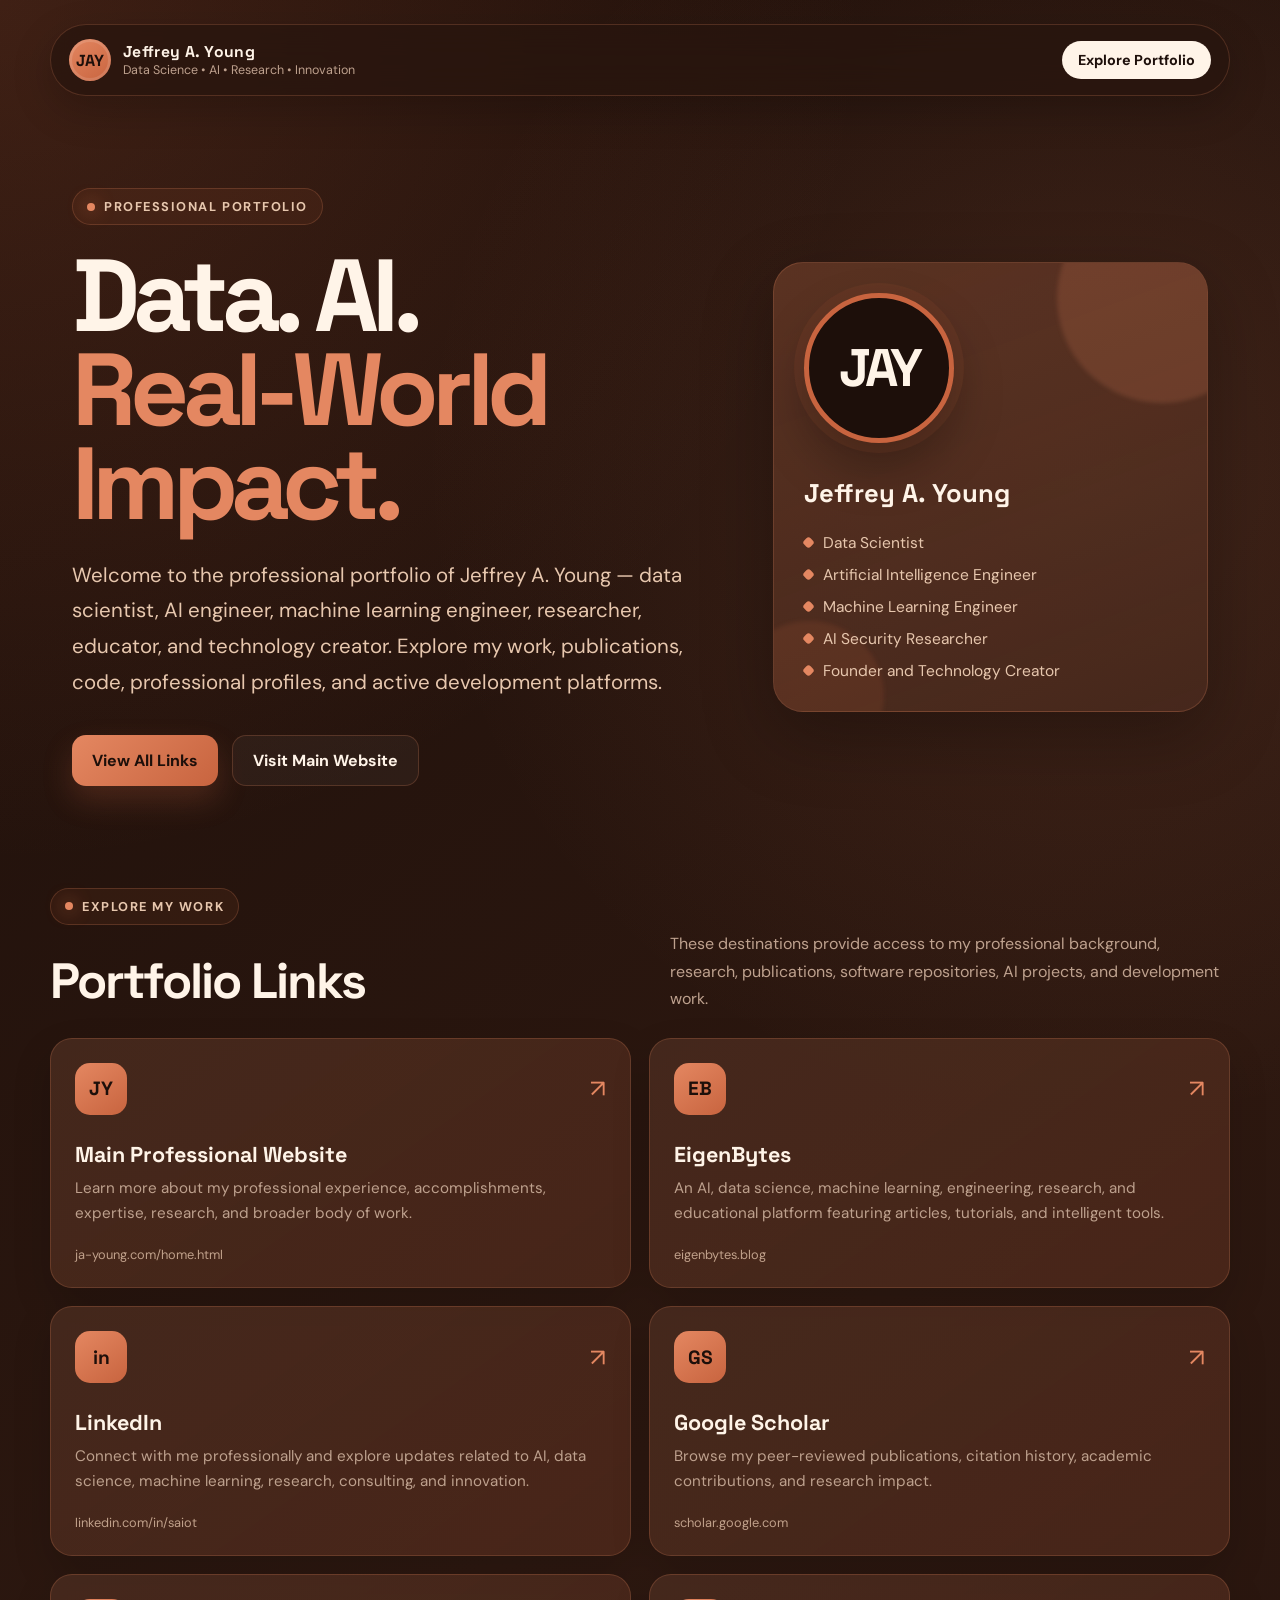
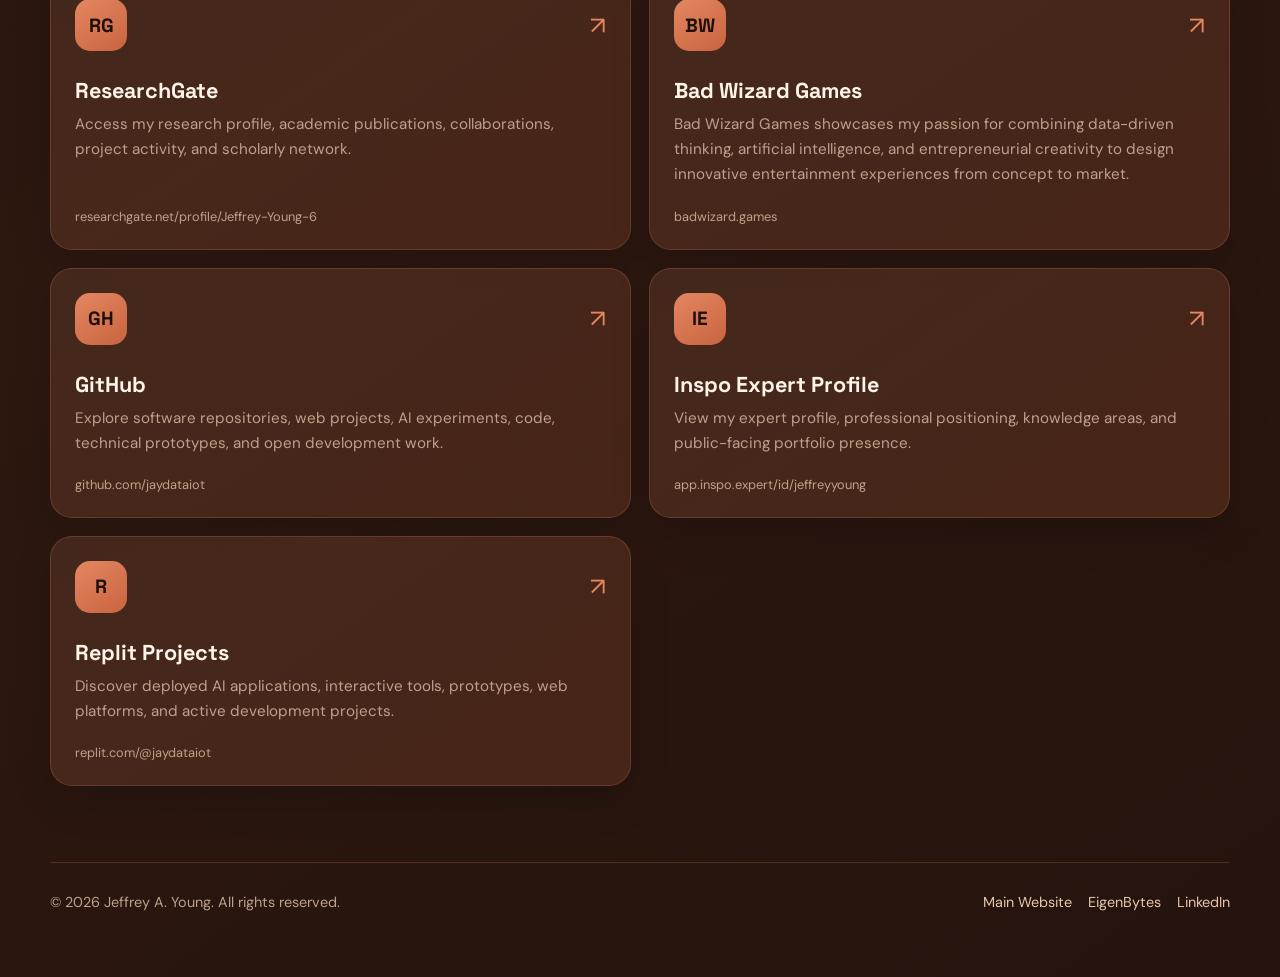
==== commit 61173610: "Add files via upload" ====
--- a/index.html
+++ b/index.html
@@ -720,6 +720,26 @@
             </div>
             <div class="project-url">researchgate.net/profile/Jeffrey-Young-6</div>
           </a>
+
+          <a
+            class="project-card"
+            href="https://www.badwizard.games"
+            target="_blank"
+            rel="noopener noreferrer"
+          >
+            <div>
+              <div class="card-top">
+                <div class="project-icon">BW</div>
+                <div class="arrow">↗</div>
+              </div>
+              <h3>Bad Wizard Games</h3>
+              <p>
+                Bad Wizard Games showcases my passion for combining data-driven thinking, artificial intelligence, and entrepreneurial creativity to design innovative entertainment experiences from concept to market.
+              </p>
+            </div>
+            <div class="project-url">badwizard.games</div>
+          </a>
+
 
           <a
             class="project-card"
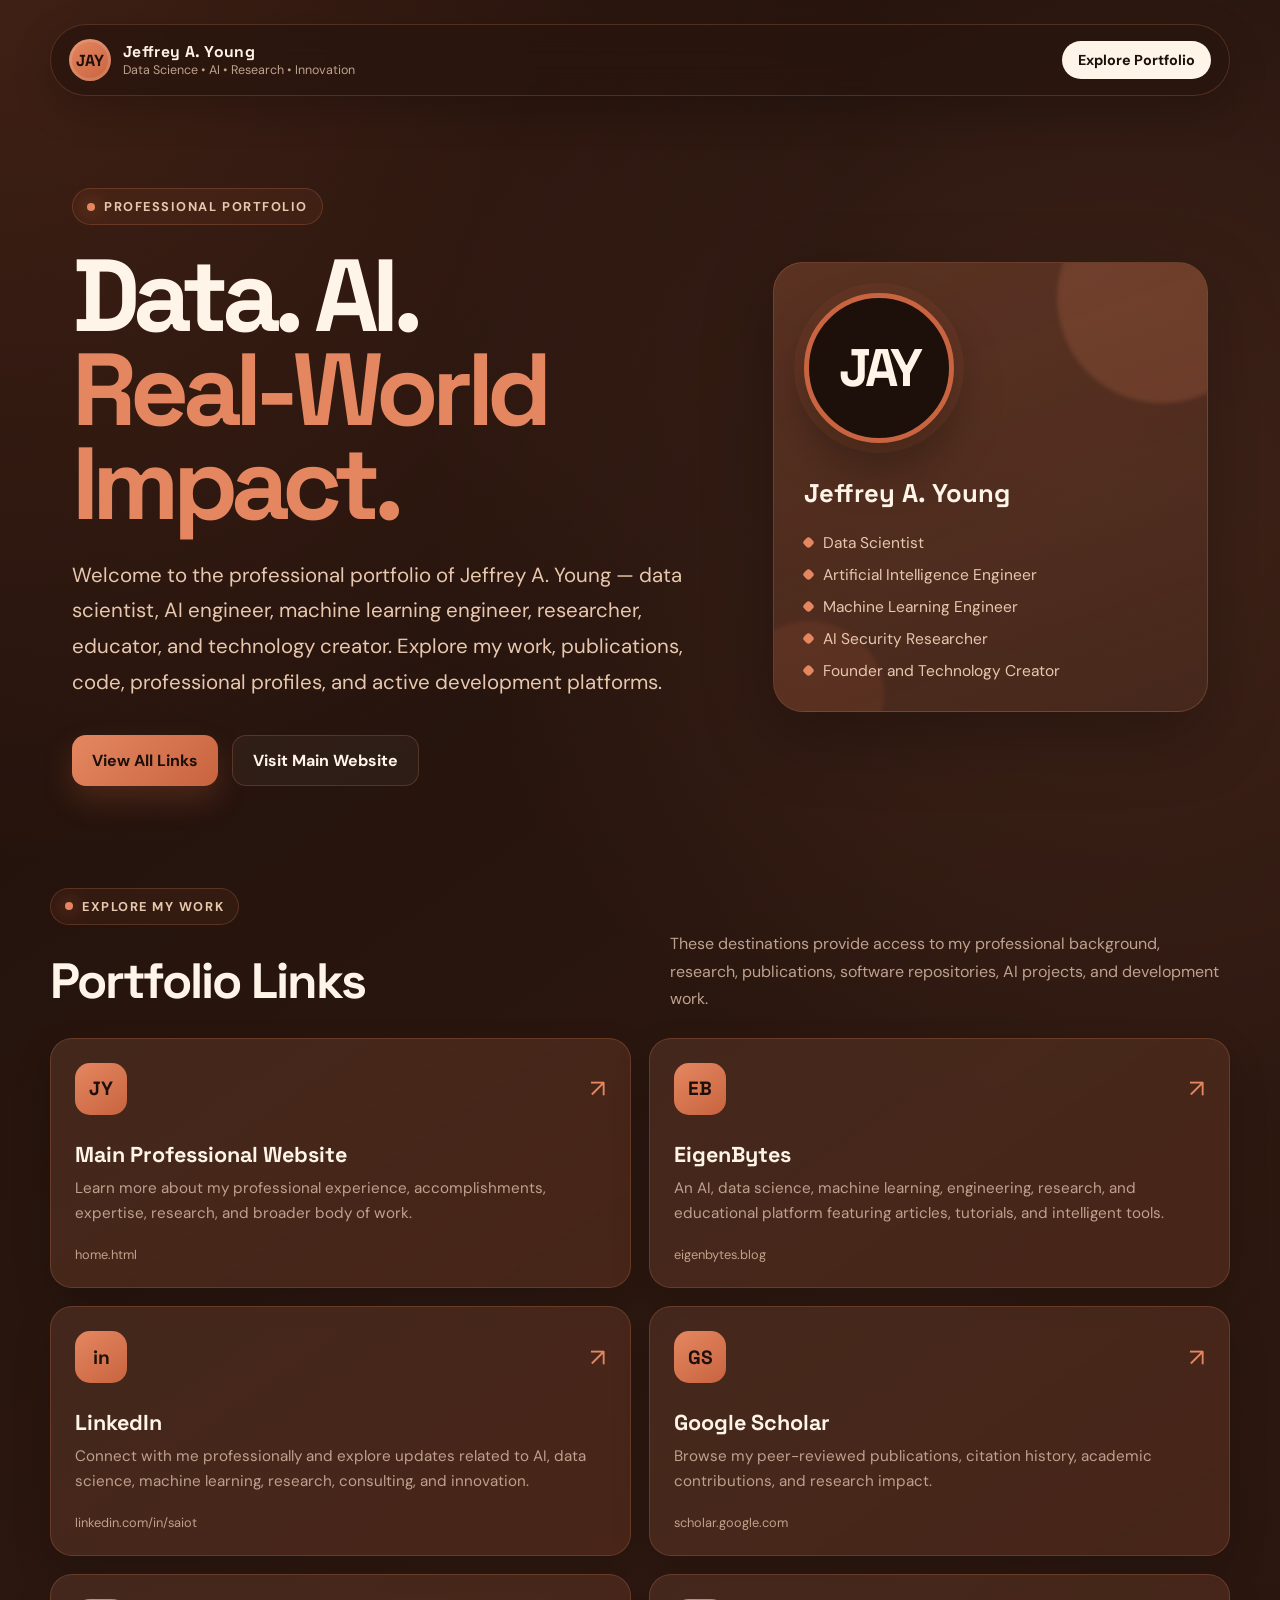
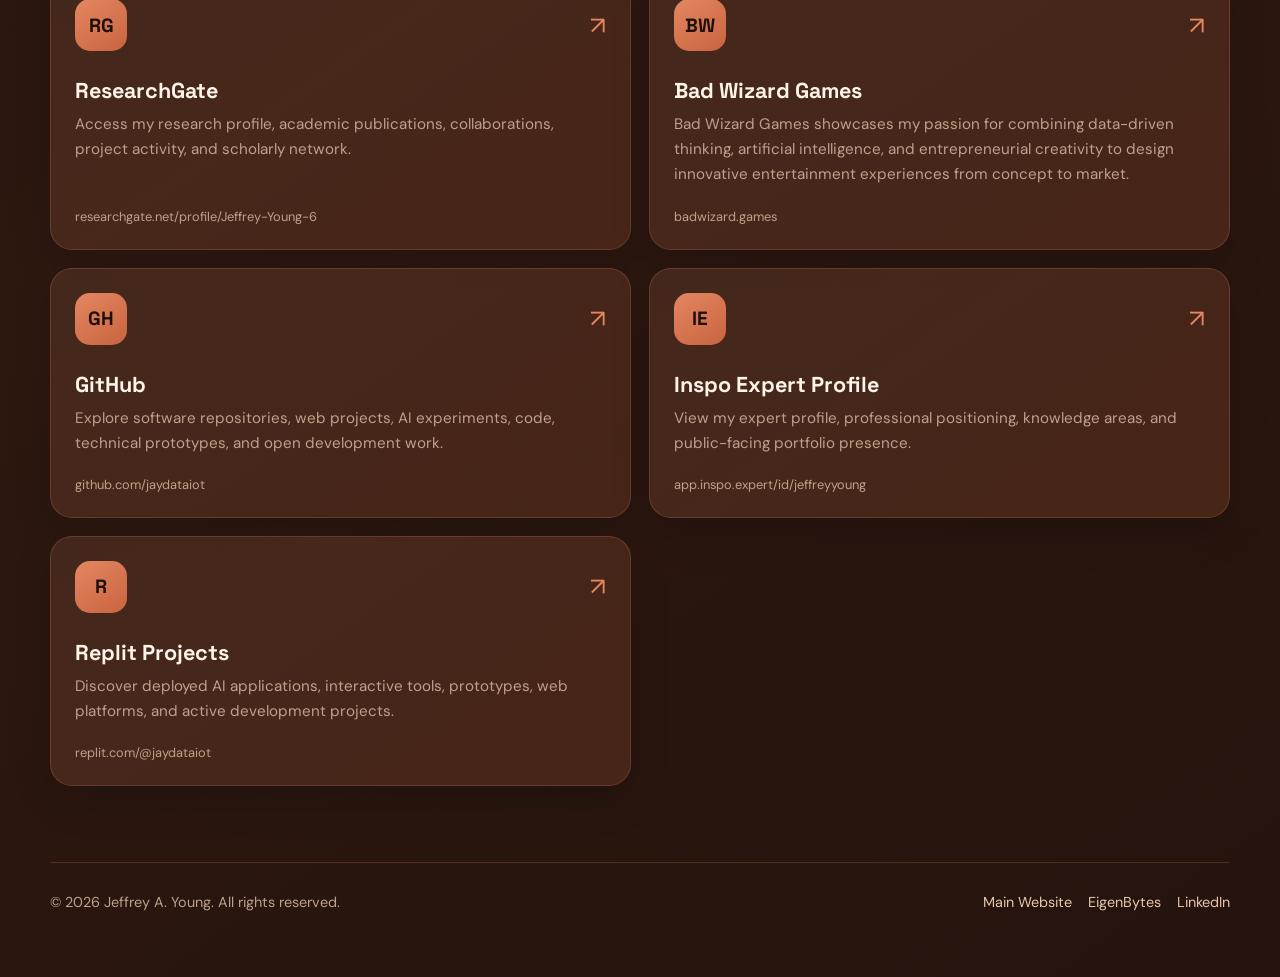
==== commit 0f7944b7: "Add files via upload" ====
--- a/index.html
+++ b/index.html
@@ -584,7 +584,7 @@
             <a class="btn btn-primary" href="#portfolio">View All Links</a>
             <a
               class="btn btn-secondary"
-              href="https://www.ja-young.com/home.html"
+              href="home.html"
               target="_blank"
               rel="noopener noreferrer"
             >
@@ -623,7 +623,7 @@
         <div class="link-grid">
           <a
             class="project-card"
-            href="https://www.ja-young.com/home.html"
+            href="home.html"
             target="_blank"
             rel="noopener noreferrer"
           >
@@ -638,7 +638,7 @@
                 research, and broader body of work.
               </p>
             </div>
-            <div class="project-url">ja-young.com/home.html</div>
+            <div class="project-url">home.html</div>
           </a>
 
           <a
@@ -810,7 +810,7 @@
       </div>
 
       <div class="footer-links">
-        <a href="https://www.ja-young.com/home.html" target="_blank" rel="noopener noreferrer">Main Website</a>
+        <a href="home.html" target="_blank" rel="noopener noreferrer">Main Website</a>
         <a href="https://eigenbytes.blog" target="_blank" rel="noopener noreferrer">EigenBytes</a>
         <a href="https://www.linkedin.com/in/saiot" target="_blank" rel="noopener noreferrer">LinkedIn</a>
       </div>
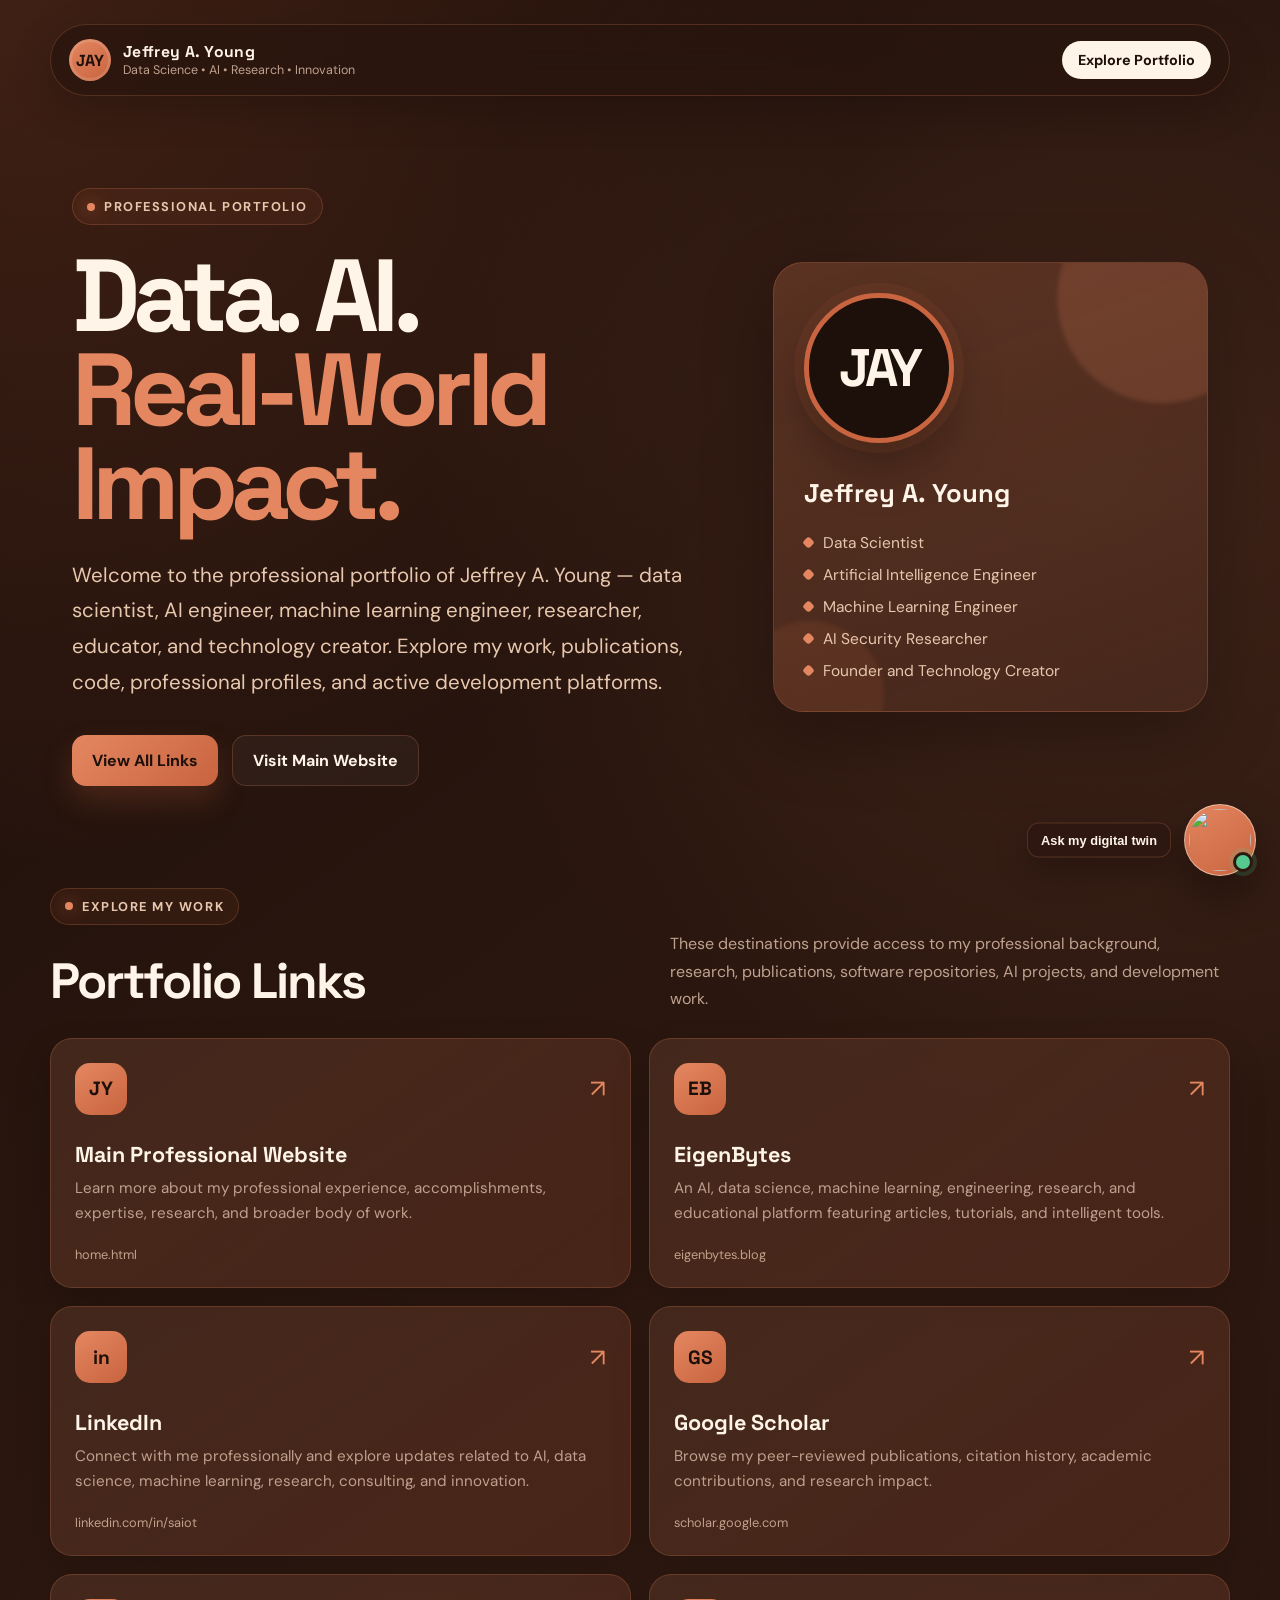
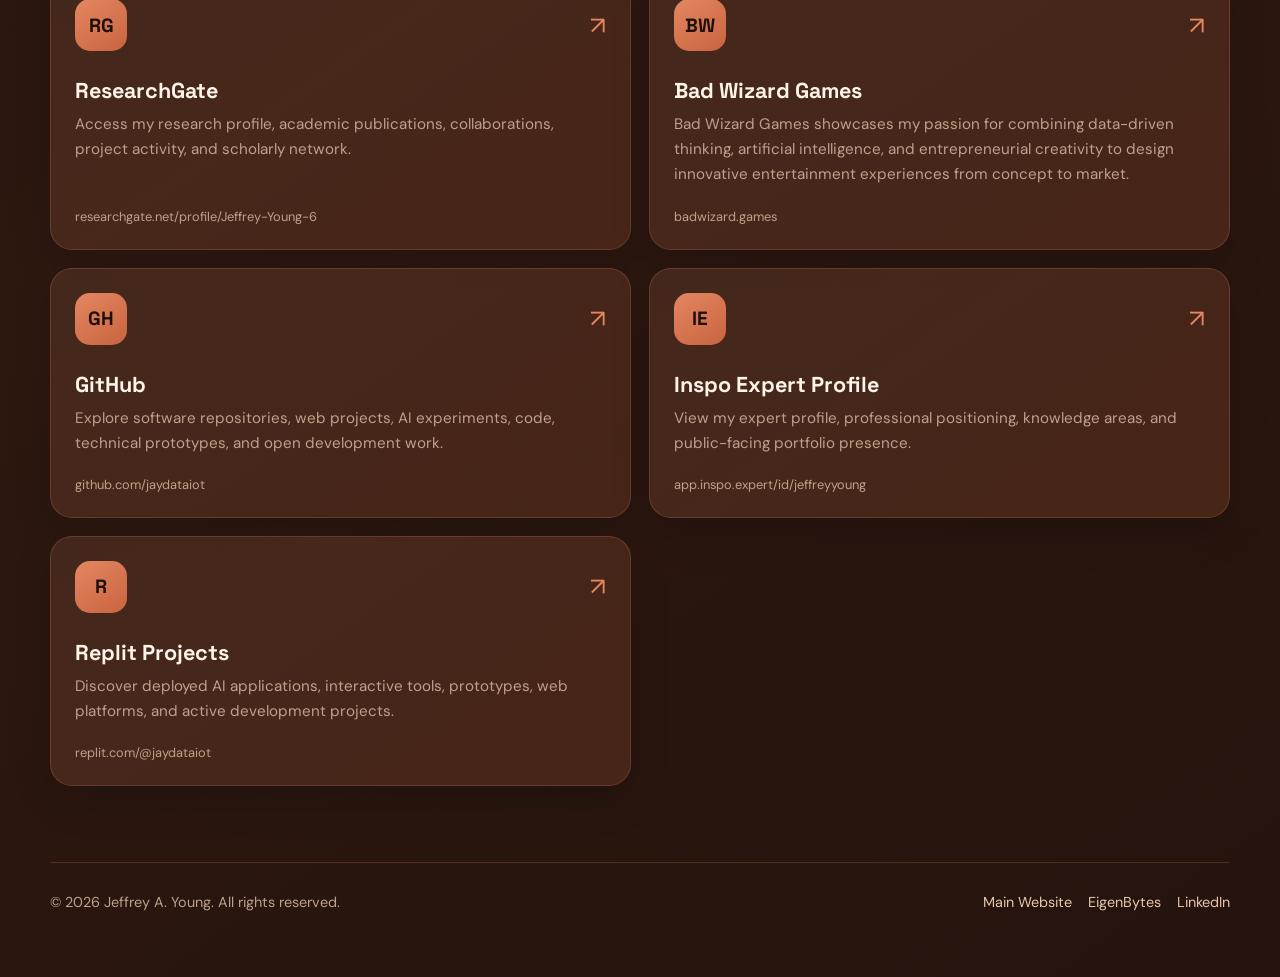
==== commit ec59b600: "Add files via upload" ====
--- a/index.html
+++ b/index.html
@@ -478,6 +478,25 @@
       color: var(--terracotta-light);
     }
 
+    .twin-widget { position: fixed; right: 24px; bottom: 24px; z-index: 1000; display: flex; flex-direction: column; align-items: flex-end; gap: 14px; }
+    .twin-launcher { width: 72px; height: 72px; padding: 4px; border: 1px solid rgba(255,244,232,.52); border-radius: 50%; background: linear-gradient(145deg,var(--terracotta-light),var(--terracotta)); box-shadow: 0 18px 44px rgba(0,0,0,.38); cursor: pointer; transition: transform .22s ease, box-shadow .22s ease; position: relative; }
+    .twin-launcher:hover { transform: translateY(-3px) scale(1.025); box-shadow: 0 22px 52px rgba(0,0,0,.44); }
+    .twin-launcher:focus-visible { outline: 3px solid var(--cream); outline-offset: 4px; }
+    .twin-launcher img { width: 100%; height: 100%; border-radius: 50%; object-fit: cover; display: block; }
+    .twin-launcher::after { content: ""; position: absolute; right: 2px; bottom: 3px; width: 14px; height: 14px; border: 3px solid var(--brown-900); border-radius: 50%; background: #55c98e; box-shadow: 0 0 0 4px rgba(85,201,142,.17); }
+    .twin-launcher-label { position: absolute; right: 84px; top: 50%; transform: translateY(-50%); width: max-content; max-width: 220px; padding: 9px 13px; border: 1px solid var(--border); border-radius: 12px; color: var(--cream); background: rgba(45,24,16,.94); box-shadow: 0 12px 32px rgba(0,0,0,.26); font-size: .8rem; font-weight: 700; pointer-events: none; }
+    .twin-panel { width: min(430px,calc(100vw - 32px)); height: min(690px,calc(100vh - 122px)); min-width: 340px; min-height: 460px; max-width: calc(100vw - 32px); max-height: calc(100vh - 32px); display: grid; grid-template-rows: auto 1fr; overflow: hidden; resize: both; border: 1px solid rgba(228,135,97,.34); border-radius: 26px; background: #fff; box-shadow: 0 28px 90px rgba(0,0,0,.46); transform-origin: right bottom; transition: opacity .24s ease, transform .24s ease, visibility .24s; }
+    .twin-panel[hidden] { display: none; }
+    .twin-panel.is-opening { animation: twin-deploy .3s cubic-bezier(.2,.8,.2,1); }
+    .twin-header { display: grid; grid-template-columns: 54px 1fr auto; align-items: center; gap: 12px; padding: 14px; color: var(--cream); background: linear-gradient(135deg,var(--brown-900),var(--brown-800)); border-bottom: 1px solid rgba(255,255,255,.12); }
+    .twin-avatar { width: 54px; height: 54px; border-radius: 50%; object-fit: cover; border: 2px solid rgba(228,135,97,.75); box-shadow: 0 0 0 4px rgba(228,135,97,.1); }
+    .twin-heading strong,.twin-heading span { display: block; }.twin-heading strong { font-family: "Space Grotesk",sans-serif; font-size: .98rem; }.twin-heading span { margin-top: 2px; color: var(--sand); font-size: .76rem; line-height: 1.35; }
+    .twin-tools { display: flex; gap: 5px; }.twin-tool { width: 38px; height: 38px; border: 1px solid rgba(255,255,255,.18); border-radius: 50%; color: var(--cream); background: rgba(255,255,255,.06); font-size: 1.15rem; cursor: pointer; }
+    .twin-tool:hover { background: rgba(255,255,255,.13); }.twin-tool:focus-visible { outline: 3px solid var(--terracotta-light); outline-offset: 2px; }
+    .twin-frame-wrap { position: relative; min-height: 0; background: #f7f4f1; }.twin-frame { width: 100%; height: 100%; border: 0; display: block; background: #fff; }
+    .twin-loading { position: absolute; inset: 0; display: grid; place-items: center; padding: 32px; color: var(--brown-800); text-align: center; font-weight: 700; background: #f7f4f1; }.twin-loading[hidden] { display:none; }
+    @keyframes twin-deploy { from { opacity:0; transform: translateY(18px) scale(.94); } to { opacity:1; transform:none; } }
+
     @media (max-width: 900px) {
       .hero {
         grid-template-columns: 1fr;
@@ -533,6 +552,11 @@
       footer {
         flex-direction: column;
       }
+
+      .twin-widget { right: 12px; bottom: 12px; }
+      .twin-launcher { width: 64px; height: 64px; }
+      .twin-launcher-label { display: none; }
+      .twin-panel { width: calc(100vw - 24px); min-width: 0; height: min(720px,calc(100dvh - 96px)); max-width: calc(100vw - 24px); max-height: calc(100dvh - 24px); resize: vertical; border-radius: 22px; }
     }
 
     @media (prefers-reduced-motion: reduce) {
@@ -544,6 +568,7 @@
       *::before,
       *::after {
         transition: none !important;
+        animation: none !important;
       }
     }
   </style>
@@ -817,8 +842,65 @@
     </footer>
   </div>
 
+  <aside class="twin-widget" aria-label="Jeffrey Young digital twin">
+    <section class="twin-panel" id="twin-panel" aria-label="Ask Jeffrey's digital twin" hidden>
+      <div class="twin-header">
+        <img class="twin-avatar" src="assets/jeffrey-digital-twin-avatar.jpg" alt="Illustrated avatar of Jeffrey Young">
+        <div class="twin-heading"><strong>Jeffrey's Digital Twin</strong><span>Ask questions about my work, research, experience, or interests.</span></div>
+        <div class="twin-tools" aria-label="Digital twin window controls"><button class="twin-tool" id="twin-shrink" type="button" aria-label="Make digital twin smaller">−</button><button class="twin-tool" id="twin-grow" type="button" aria-label="Make digital twin larger">+</button><button class="twin-tool" id="twin-close" type="button" aria-label="Collapse digital twin">×</button></div>
+      </div>
+      <div class="twin-frame-wrap">
+        <div class="twin-loading" id="twin-loading">Connecting you with Jeffrey's digital twin…</div>
+        <iframe class="twin-frame" id="twin-frame" title="Jeffrey Young digital twin conversation" data-src="https://digital-me-representation.replit.app" allow="clipboard-read; clipboard-write" referrerpolicy="strict-origin-when-cross-origin"></iframe>
+      </div>
+    </section>
+    <button class="twin-launcher" id="twin-launcher" type="button" aria-expanded="false" aria-controls="twin-panel">
+      <img src="assets/jeffrey-digital-twin-avatar.jpg" alt="">
+      <span class="twin-launcher-label">Ask my digital twin</span>
+    </button>
+  </aside>
+
   <script>
     document.getElementById("year").textContent = new Date().getFullYear();
+    const twinLauncher = document.getElementById("twin-launcher");
+    const twinPanel = document.getElementById("twin-panel");
+    const twinClose = document.getElementById("twin-close");
+    const twinFrame = document.getElementById("twin-frame");
+    const twinLoading = document.getElementById("twin-loading");
+    const twinGrow = document.getElementById("twin-grow");
+    const twinShrink = document.getElementById("twin-shrink");
+
+    function openTwin() {
+      twinPanel.hidden = false;
+      twinPanel.classList.remove("is-opening");
+      void twinPanel.offsetWidth;
+      twinPanel.classList.add("is-opening");
+      twinLauncher.setAttribute("aria-expanded", "true");
+      if (!twinFrame.src) twinFrame.src = twinFrame.dataset.src;
+      twinClose.focus();
+    }
+
+    function closeTwin() {
+      twinPanel.hidden = true;
+      twinPanel.classList.remove("is-opening");
+      twinLauncher.setAttribute("aria-expanded", "false");
+      twinLauncher.focus();
+    }
+
+    twinLauncher.addEventListener("click", () => twinPanel.hidden ? openTwin() : closeTwin());
+    twinClose.addEventListener("click", closeTwin);
+    function resizeTwin(direction) {
+      const rect = twinPanel.getBoundingClientRect();
+      const narrow = window.matchMedia("(max-width: 680px)").matches;
+      const nextWidth = narrow ? rect.width : Math.min(window.innerWidth - 32, Math.max(340, rect.width + direction * 100));
+      const nextHeight = Math.min(window.innerHeight - 32, Math.max(460, rect.height + direction * 100));
+      twinPanel.style.width = `${nextWidth}px`;
+      twinPanel.style.height = `${nextHeight}px`;
+    }
+    twinGrow.addEventListener("click", () => resizeTwin(1));
+    twinShrink.addEventListener("click", () => resizeTwin(-1));
+    twinFrame.addEventListener("load", () => { twinLoading.hidden = true; });
+    document.addEventListener("keydown", event => { if (event.key === "Escape" && !twinPanel.hidden) closeTwin(); });
   </script>
 </body>
 </html>
